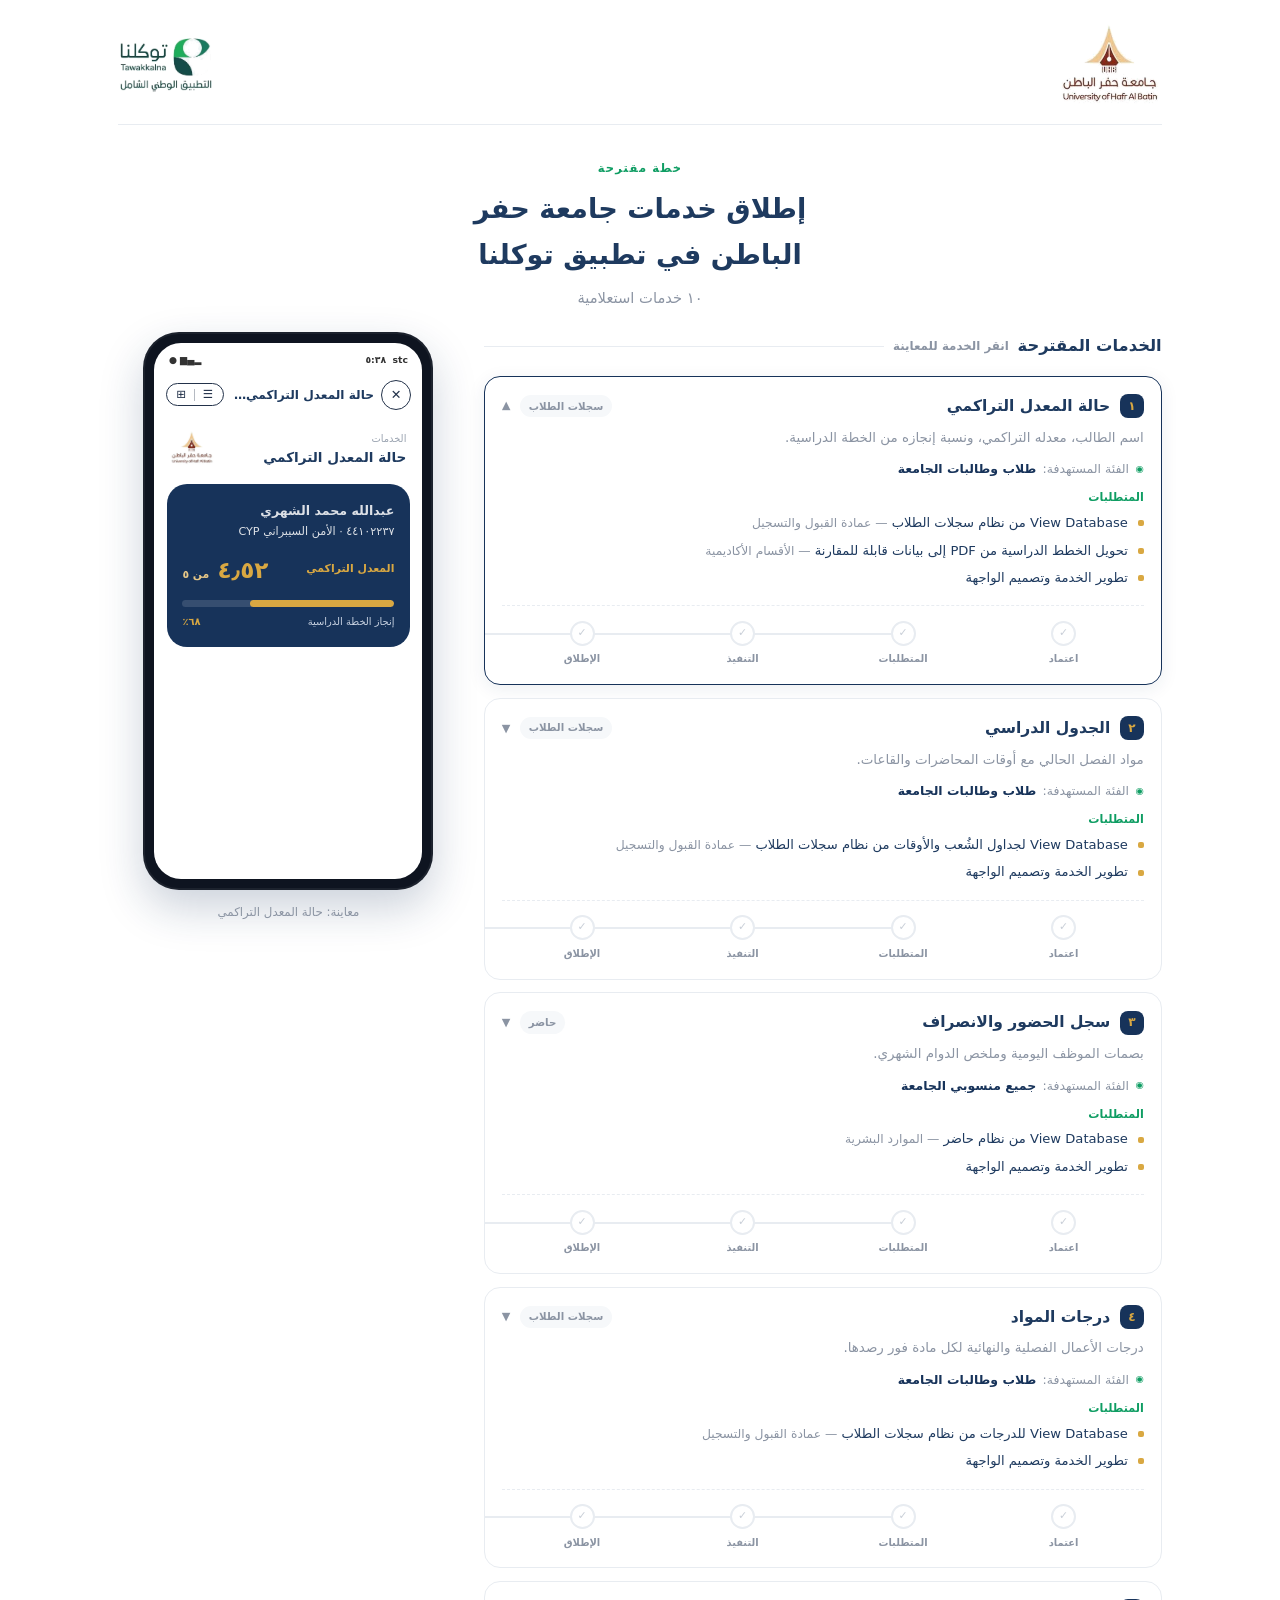
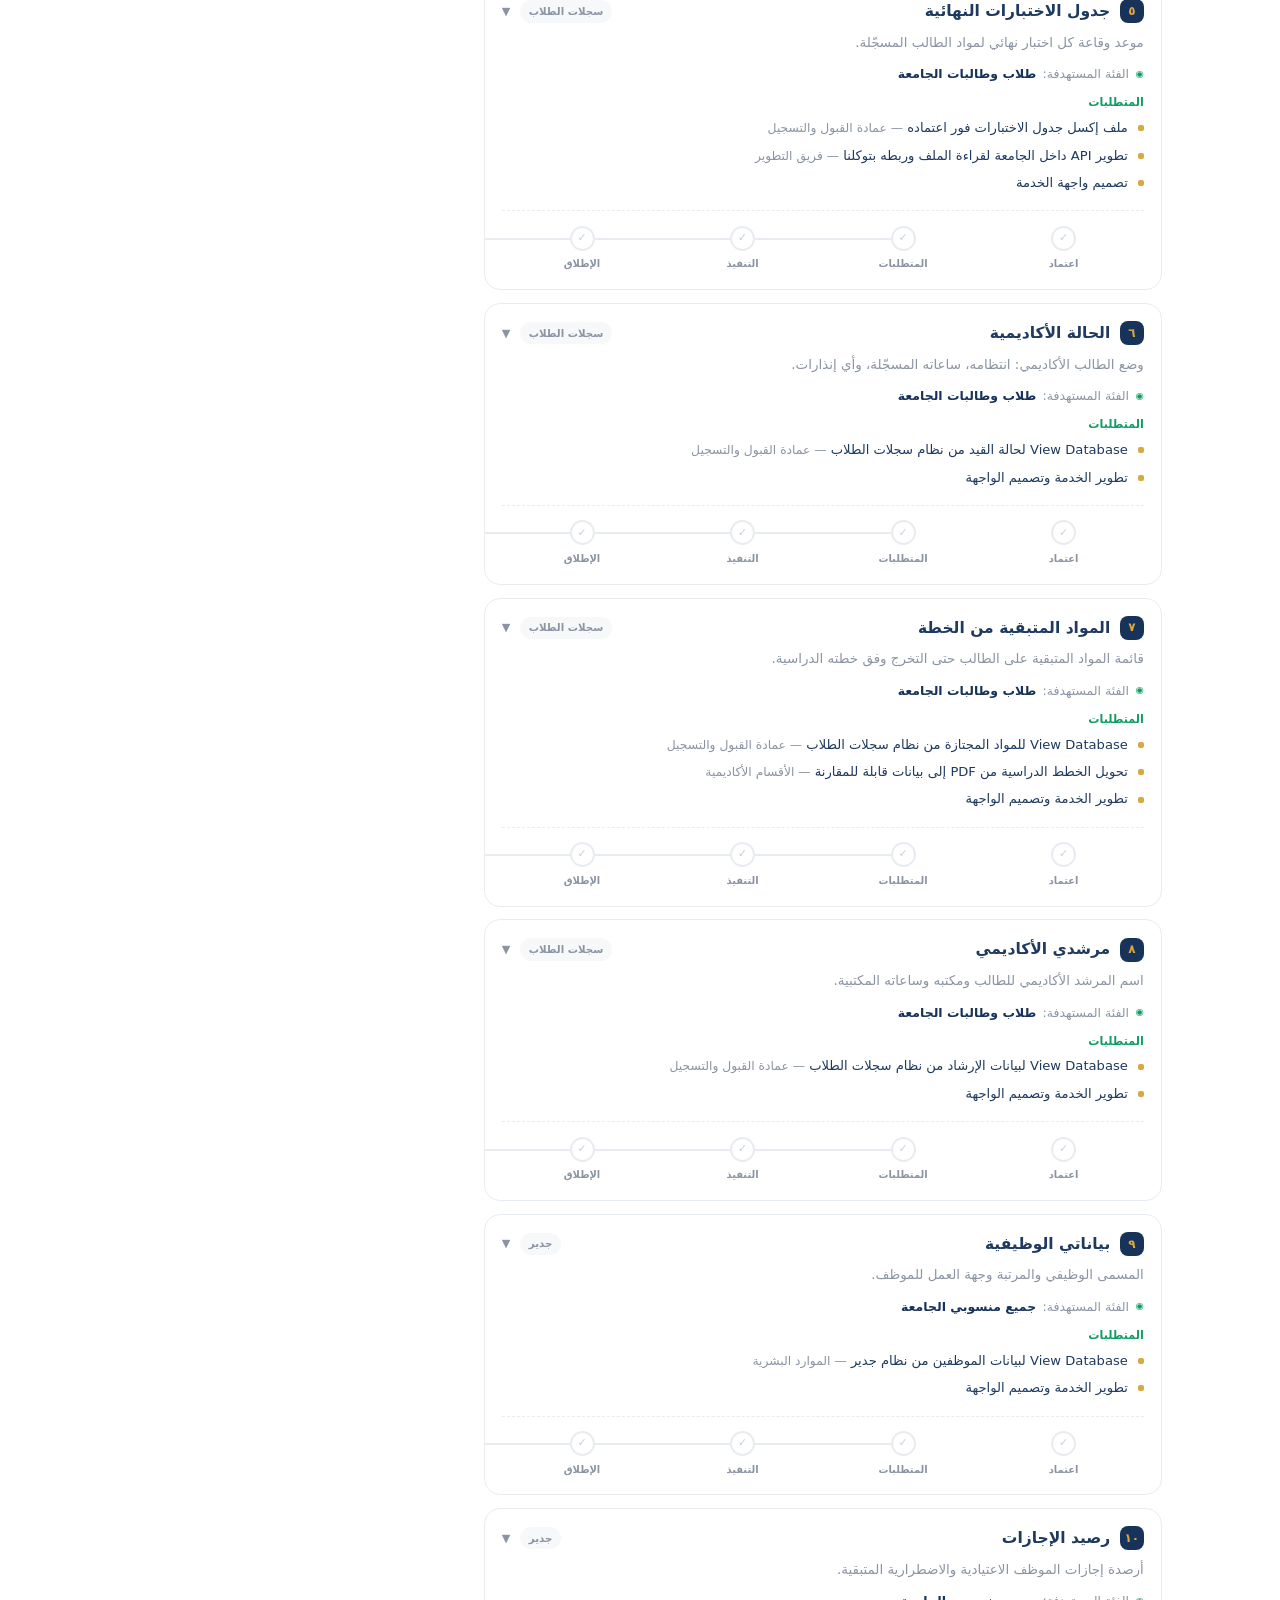
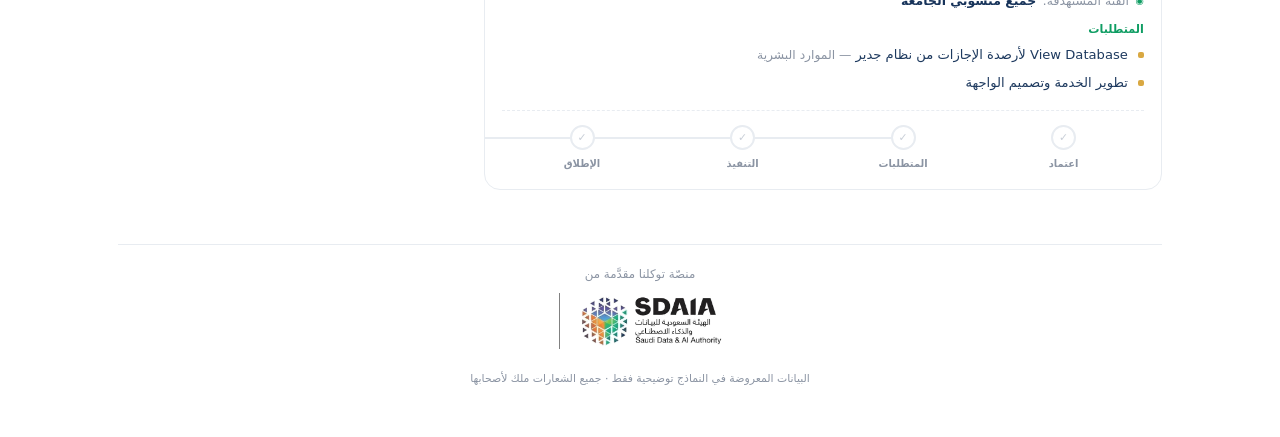
==== docs/index.html @ 1ec71dc7 "Add per-service stage tracker: approval, requirements, development, launch Co-Authored-By: Claude Op" ====
<!DOCTYPE html>
<html lang="ar" dir="rtl">
<meta charset="utf-8">
<meta name="viewport" content="width=device-width, initial-scale=1">
<title>خطة إطلاق خدمات جامعة حفر الباطن في توكلنا</title>
<style>
  /* هوية بيضاء مينمالستك — بألوان واجهة توكلنا */
  :root{
    --bg:#ffffff; --ink:#1e3a5f; --navy:#17335a; --gold:#d9a842;
    --muted:#8b94a3; --soft:#f6f8fa; --line:#e8ecf1; --tw:#0f9d63;
  }
  *{ box-sizing:border-box; }
  html,body{ margin:0; }
  body{
    direction:rtl; background:var(--bg); color:var(--ink);
    font-family:"Segoe UI",Tahoma,"Noto Kufi Arabic",system-ui,sans-serif;
    line-height:1.7; -webkit-font-smoothing:antialiased;
  }
  .wrap{ max-width:1080px; margin:0 auto; padding:1.5rem 1.15rem 3rem; }

  /* الترويسة */
  .top{
    display:flex; align-items:center; justify-content:space-between; gap:1rem;
    padding-bottom:1.1rem; border-bottom:1px solid var(--line);
  }
  .top img{ display:block; height:auto; }
  .top .uni{ width:104px; }
  .top .tw-logo{ width:96px; }

  .hero{ text-align:center; padding:1.8rem 0 1.4rem; max-width:640px; margin:0 auto; }
  .hero .kicker{ font-size:.72rem; font-weight:700; letter-spacing:.1em; color:var(--tw); }
  h1{ margin:.35rem 0 .4rem; font-size:clamp(1.35rem,4.8vw,1.7rem); font-weight:800; text-wrap:balance; }
  .hero p{ margin:0 auto; max-width:46ch; color:var(--muted); font-size:.92rem; }

  /* تخطيط: قائمة + معاينة جانبية لسطح المكتب */
  .layout{ display:grid; grid-template-columns:1fr; gap:1.6rem; align-items:start; }
  @media(min-width:920px){ .layout{ grid-template-columns:1fr 340px; } }

  .list-head{
    margin:0 0 1rem; font-size:1.02rem; font-weight:800; color:var(--ink);
    display:flex; align-items:center; gap:.55rem;
  }
  .list-head::after{ content:""; flex:1; height:1px; background:var(--line); }
  .list-hint{ font-size:.74rem; color:var(--muted); font-weight:600; }

  /* بطاقة الخدمة */
  .svc{
    border:1px solid var(--line); border-radius:16px; margin-bottom:.8rem; background:#fff;
    overflow:hidden; transition:border-color .2s, box-shadow .2s;
  }
  .svc.active{ border-color:var(--navy); box-shadow:0 4px 18px rgba(23,51,90,.08); }
  .svc .card-btn{
    all:unset; box-sizing:border-box; display:block; width:100%; cursor:pointer; padding:1rem 1.05rem;
  }
  .svc .card-btn:focus-visible{ outline:3px solid var(--gold); outline-offset:-3px; border-radius:16px; }
  .svc .head{ display:flex; align-items:center; gap:.6rem; }
  .svc .num{
    flex:0 0 auto; width:24px; height:24px; border-radius:8px; display:grid; place-items:center;
    background:var(--navy); color:var(--gold); font-size:.75rem; font-weight:800;
  }
  .svc h3{ margin:0; font-size:.97rem; font-weight:800; }
  .svc .sys{
    margin-inline-start:auto; font-size:.64rem; font-weight:700; padding:.15rem .55rem;
    border-radius:99px; background:var(--soft); color:var(--muted); white-space:nowrap;
  }
  .svc .chev{ flex:0 0 auto; color:var(--muted); font-size:.7rem; transition:transform .25s; }
  .svc.active .chev{ transform:rotate(180deg); }
  .svc .desc{ margin:.45rem 0 .55rem; font-size:.84rem; color:var(--muted); }
  .aud-line{ display:flex; align-items:center; gap:.4rem; font-size:.78rem; margin-bottom:.55rem; color:var(--muted); }
  .aud-line b{ color:var(--navy); font-weight:700; }
  .aud-line::before{ content:"◉"; font-size:.6rem; color:var(--tw); }
  .req-ttl{ font-size:.7rem; font-weight:800; color:var(--tw); margin-bottom:.3rem; }
  .svc ul{ margin:0; padding:0; list-style:none; display:flex; flex-direction:column; gap:.32rem; }
  .svc li{ position:relative; padding-inline-start:1rem; font-size:.82rem; color:var(--ink); }
  .svc li::before{ content:""; position:absolute; right:0; top:.62em; width:6px; height:6px; border-radius:2px; background:var(--gold); }
  .svc li .src{ color:var(--muted); font-size:.77rem; }

  /* مؤشر المراحل */
  .stages{ display:flex; margin-top:1rem; padding-top:.9rem; border-top:1px dashed var(--line); }
  .stg{ position:relative; flex:1; display:flex; flex-direction:column; align-items:center; gap:.35rem; }
  .stg::before{
    content:""; position:absolute; top:12px; right:50%; width:100%; height:2px;
    background:var(--line); transition:background .3s;
  }
  .stg:first-child::before{ display:none; }
  .stg .dot{
    position:relative; z-index:1; width:25px; height:25px; border-radius:50%;
    display:grid; place-items:center; background:#fff; border:2px solid var(--line);
    color:#c8ced7; font-size:.68rem; font-weight:800; transition:all .3s;
  }
  .stg .lbl{ font-size:.62rem; font-weight:700; color:var(--muted); }
  .stg.done::before{ background:var(--tw); }
  .stg.done .dot{ background:var(--tw); border-color:var(--tw); color:#fff; box-shadow:0 3px 10px rgba(15,157,99,.35); }
  .stg.done .lbl{ color:var(--navy); }

  /* الانسدال (جوال فقط) */
  .drop{ display:grid; grid-template-rows:0fr; transition:grid-template-rows .35s ease; }
  .drop > div{ overflow:hidden; }
  .svc.active .drop{ grid-template-rows:1fr; }
  .drop .phone-slot{ display:flex; justify-content:center; padding:0 1rem 1.2rem; }
  @media(min-width:920px){ .drop{ display:none; } }

  /* المعاينة الجانبية (سطح المكتب فقط) */
  .preview{ display:none; }
  @media(min-width:920px){
    .preview{ display:block; position:sticky; top:1.2rem; }
    .preview .cap{ text-align:center; font-size:.74rem; color:var(--muted); margin-top:.7rem; }
  }

  /* فريم الجوال — مطابق لواجهة توكلنا الحقيقية */
  .phone{
    width:290px; max-width:100%; border-radius:36px; padding:11px; background:#0e1420;
    box-shadow:0 18px 44px rgba(23,51,90,.22), inset 0 0 0 2px rgba(255,255,255,.06);
    margin:0 auto;
  }
  .screen{
    position:relative; border-radius:27px; overflow:hidden; background:#fff;
    aspect-ratio:9/18; display:flex; flex-direction:column;
  }
  .sbar{ display:flex; justify-content:space-between; align-items:center; padding:.55rem .9rem .2rem; font-size:.58rem; color:#333; font-weight:600; }
  .apphead{ display:flex; align-items:center; gap:.45rem; padding:.55rem .7rem .4rem; }
  .x-btn{ flex:0 0 auto; width:30px; height:30px; border:1.6px solid #23324a; border-radius:50%; display:grid; place-items:center; color:#23324a; font-size:.8rem; font-weight:700; }
  .apphead .ttl{ flex:1; min-width:0; font-size:.76rem; font-weight:700; color:#1e3a5f; white-space:nowrap; overflow:hidden; text-overflow:ellipsis; }
  .caps{ flex:0 0 auto; display:flex; align-items:center; gap:.5rem; border:1.6px solid #23324a; border-radius:999px; padding:.28rem .6rem; color:#23324a; }
  .caps .i{ font-size:.72rem; line-height:1; }
  .caps .sep{ width:1px; height:12px; background:#23324a55; }
  .svc-row{ display:flex; align-items:flex-start; justify-content:space-between; padding:.9rem 1rem .3rem; }
  .svc-row .t .g{ font-size:.62rem; color:#9aa3b0; }
  .svc-row .t .n{ font-size:.85rem; font-weight:800; color:#1e3a5f; line-height:1.4; }
  .svc-row img{ width:44px; height:auto; display:block; }
  .navy-card{ margin:.8rem .8rem; background:var(--navy); border-radius:20px; padding:1rem .95rem 1.05rem; color:#fff; text-align:right; }
  .navy-card .who{ font-size:.7rem; opacity:.85; margin-bottom:.2rem; }
  .navy-card .who b{ font-size:.79rem; color:#fff; display:block; opacity:1; }
  .kv{ display:flex; align-items:center; justify-content:space-between; padding:.42rem 0; border-bottom:1px solid #ffffff14; }
  .kv:last-child{ border-bottom:none; }
  .kv .k{ font-size:.68rem; color:#c9d3e2; }
  .kv .v{ font-size:.76rem; font-weight:800; color:var(--gold); }
  .big-line{ display:flex; align-items:center; justify-content:space-between; margin-top:.55rem; }
  .big-line .lbl{ font-size:.68rem; color:var(--gold); font-weight:700; }
  .big-line .v{ font-size:1.45rem; font-weight:800; color:var(--gold); }
  .big-line .v small{ font-size:.68rem; font-weight:700; color:#e8c887; }
  .bar{ margin-top:.7rem; height:7px; border-radius:99px; background:#ffffff22; overflow:hidden; }
  .bar i{ display:block; height:100%; background:var(--gold); border-radius:99px; }
  .bar-lbl{ display:flex; justify-content:space-between; margin-top:.4rem; font-size:.62rem; color:#c9d3e2; }
  .bar-lbl b{ color:var(--gold); }

  /* التذييل */
  .foot{ margin-top:2.6rem; padding-top:1.2rem; border-top:1px solid var(--line); text-align:center; }
  .foot .lbl{ font-size:.74rem; color:var(--muted); margin-bottom:.5rem; }
  .foot img{ width:170px; max-width:70%; height:auto; }
  .foot .fine{ margin-top:.8rem; font-size:.68rem; color:var(--muted); }

  @media (prefers-reduced-motion: reduce){ .drop, .svc .chev{ transition:none; } }
</style>

<div class="wrap">

  <div class="top">
    <img class="uni" src="[data-uri]" alt="جامعة حفر الباطن" />
    <img class="tw-logo" src="[data-uri]" alt="توكلنا" />
  </div>

  <header class="hero">
    <span class="kicker">خطة مقترحة</span>
    <h1>إطلاق خدمات جامعة حفر الباطن في تطبيق توكلنا</h1>
    <p>١٠ خدمات استعلامية</p>
  </header>

  <div class="layout">
    <div>
      <h2 class="list-head">الخدمات المقترحة <span class="list-hint">انقر الخدمة للمعاينة</span></h2>
      <div id="list"></div>
    </div>

    <aside class="preview" aria-label="معاينة الخدمة داخل توكلنا">
      <div id="preview-slot"></div>
      <div class="cap" id="preview-cap"></div>
    </aside>
  </div>

  <div class="foot">
    <div class="lbl">منصّة توكلنا مقدَّمة من</div>
    <img src="[data-uri]" alt="سدايا — الهيئة السعودية للبيانات والذكاء الاصطناعي" />
    <div class="fine">البيانات المعروضة في النماذج توضيحية فقط · جميع الشعارات ملك لأصحابها</div>
  </div>

</div>

<script>
const UNI_LOGO = "[data-uri]";

/* بيانات الخدمات العشر */
const SERVICES = [
  {
    num:"١", name:"حالة المعدل التراكمي", sys:"سجلات الطلاب", aud:"طلاب وطالبات الجامعة",
    desc:"اسم الطالب، معدله التراكمي، ونسبة إنجازه من الخطة الدراسية.",
    reqs:[
      ["View Database من نظام سجلات الطلاب","عمادة القبول والتسجيل"],
      ["تحويل الخطط الدراسية من PDF إلى بيانات قابلة للمقارنة","الأقسام الأكاديمية"],
      ["تطوير الخدمة وتصميم الواجهة",""]
    ],
    who:{ n:"عبدالله محمد الشهري", d:"٤٤١٠٢٢٣٧ · الأمن السيبراني CYP" },
    big:{ lbl:"المعدل التراكمي", v:"٤٫٥٢", u:"من ٥" },
    bar:{ lbl:"إنجاز الخطة الدراسية", p:68, txt:"٦٨٪" }
  },
  {
    num:"٢", name:"الجدول الدراسي", sys:"سجلات الطلاب", aud:"طلاب وطالبات الجامعة",
    desc:"مواد الفصل الحالي مع أوقات المحاضرات والقاعات.",
    reqs:[
      ["View Database لجداول الشُعب والأوقات من نظام سجلات الطلاب","عمادة القبول والتسجيل"],
      ["تطوير الخدمة وتصميم الواجهة",""]
    ],
    who:{ n:"عبدالله محمد الشهري", d:"الفصل الدراسي الأول ١٤٤٧" },
    kv:[
      ["أمن الشبكات","٨:٠٠ ص · ق١٠٢"],
      ["التشفير التطبيقي","١٠:٠٠ ص · ق٢١٥"],
      ["تحليل البرمجيات الخبيثة","١:٠٠ م · معمل ٣"],
      ["إدارة المخاطر السيبرانية","٣:٠٠ م · ق١٠٨"]
    ]
  },
  {
    num:"٣", name:"سجل الحضور والانصراف", sys:"حاضر", aud:"جميع منسوبي الجامعة",
    desc:"بصمات الموظف اليومية وملخص الدوام الشهري.",
    reqs:[
      ["View Database من نظام حاضر","الموارد البشرية"],
      ["تطوير الخدمة وتصميم الواجهة",""]
    ],
    who:{ n:"م. سالم عبدالله العنزي", d:"الرقم الوظيفي ٥٥٨٩" },
    kv:[
      ["بصمة الدخول اليوم","٧:٢٦ ص"],
      ["بصمة الانصراف أمس","٣:٠٤ م"],
      ["أيام الحضور هذا الشهر","٢٠ يوم"],
      ["التأخير المسجّل","٩ دقائق"]
    ]
  },
  {
    num:"٤", name:"درجات المواد", sys:"سجلات الطلاب", aud:"طلاب وطالبات الجامعة",
    desc:"درجات الأعمال الفصلية والنهائية لكل مادة فور رصدها.",
    reqs:[
      ["View Database للدرجات من نظام سجلات الطلاب","عمادة القبول والتسجيل"],
      ["تطوير الخدمة وتصميم الواجهة",""]
    ],
    who:{ n:"عبدالله محمد الشهري", d:"الفصل الدراسي الأول ١٤٤٧" },
    kv:[
      ["أمن الشبكات","A+"],
      ["التشفير التطبيقي","A"],
      ["تحليل البرمجيات الخبيثة","A+"],
      ["إدارة المخاطر السيبرانية","B+"]
    ]
  },
  {
    num:"٥", name:"جدول الاختبارات النهائية", sys:"سجلات الطلاب", aud:"طلاب وطالبات الجامعة",
    desc:"موعد وقاعة كل اختبار نهائي لمواد الطالب المسجّلة.",
    reqs:[
      ["ملف إكسل جدول الاختبارات فور اعتماده","عمادة القبول والتسجيل"],
      ["تطوير API داخل الجامعة لقراءة الملف وربطه بتوكلنا","فريق التطوير"],
      ["تصميم واجهة الخدمة",""]
    ],
    who:{ n:"عبدالله محمد الشهري", d:"اختبارات الفصل الأول ١٤٤٧" },
    kv:[
      ["أمن الشبكات","الأحد ١٢/٤ · ٨ ص · ق١"],
      ["التشفير التطبيقي","الثلاثاء ١٤/٤ · ٨ ص · ق٣"],
      ["تحليل البرمجيات","الخميس ١٦/٤ · ١١ ص · ق٢"]
    ]
  },
  {
    num:"٦", name:"الحالة الأكاديمية", sys:"سجلات الطلاب", aud:"طلاب وطالبات الجامعة",
    desc:"وضع الطالب الأكاديمي: انتظامه، ساعاته المسجّلة، وأي إنذارات.",
    reqs:[
      ["View Database لحالة القيد من نظام سجلات الطلاب","عمادة القبول والتسجيل"],
      ["تطوير الخدمة وتصميم الواجهة",""]
    ],
    who:{ n:"عبدالله محمد الشهري", d:"٤٤١٠٢٢٣٧ · الأمن السيبراني CYP" },
    kv:[
      ["حالة القيد","منتظم"],
      ["الساعات المسجّلة","١٦ ساعة"],
      ["المستوى","السادس"],
      ["الإنذارات الأكاديمية","لا يوجد"]
    ]
  },
  {
    num:"٧", name:"المواد المتبقية من الخطة", sys:"سجلات الطلاب", aud:"طلاب وطالبات الجامعة",
    desc:"قائمة المواد المتبقية على الطالب حتى التخرج وفق خطته الدراسية.",
    reqs:[
      ["View Database للمواد المجتازة من نظام سجلات الطلاب","عمادة القبول والتسجيل"],
      ["تحويل الخطط الدراسية من PDF إلى بيانات قابلة للمقارنة","الأقسام الأكاديمية"],
      ["تطوير الخدمة وتصميم الواجهة",""]
    ],
    who:{ n:"عبدالله محمد الشهري", d:"خطة الأمن السيبراني CYP" },
    big:{ lbl:"المواد المتبقية", v:"١١", u:"مادة · ٤٤ ساعة" },
    kv:[
      ["اختبار الاختراق","المستوى ٧"],
      ["الأدلة الجنائية الرقمية","المستوى ٧"],
      ["مشروع التخرج ١","المستوى ٨"]
    ]
  },
  {
    num:"٨", name:"مرشدي الأكاديمي", sys:"سجلات الطلاب", aud:"طلاب وطالبات الجامعة",
    desc:"اسم المرشد الأكاديمي للطالب ومكتبه وساعاته المكتبية.",
    reqs:[
      ["View Database لبيانات الإرشاد من نظام سجلات الطلاب","عمادة القبول والتسجيل"],
      ["تطوير الخدمة وتصميم الواجهة",""]
    ],
    who:{ n:"عبدالله محمد الشهري", d:"٤٤١٠٢٢٣٧ · الأمن السيبراني CYP" },
    kv:[
      ["المرشد الأكاديمي","د. فهد القحطاني"],
      ["المكتب","مبنى ٤ · مكتب ٢١٥"],
      ["الساعات المكتبية","الأحد والثلاثاء ١٠–١٢"],
      ["البريد الجامعي","f.alqahtani@uhb.edu.sa"]
    ]
  },
  {
    num:"٩", name:"بياناتي الوظيفية", sys:"جدير", aud:"جميع منسوبي الجامعة",
    desc:"المسمى الوظيفي والمرتبة وجهة العمل للموظف.",
    reqs:[
      ["View Database لبيانات الموظفين من نظام جدير","الموارد البشرية"],
      ["تطوير الخدمة وتصميم الواجهة",""]
    ],
    who:{ n:"م. سالم عبدالله العنزي", d:"الرقم الوظيفي ٥٥٨٩" },
    kv:[
      ["المسمى الوظيفي","مهندس نظم"],
      ["المرتبة","التاسعة"],
      ["جهة العمل","عمادة تقنية المعلومات"],
      ["تاريخ المباشرة","١٤ / ٣ / ١٤٤١"]
    ]
  },
  {
    num:"١٠", name:"رصيد الإجازات", sys:"جدير", aud:"جميع منسوبي الجامعة",
    desc:"أرصدة إجازات الموظف الاعتيادية والاضطرارية المتبقية.",
    reqs:[
      ["View Database لأرصدة الإجازات من نظام جدير","الموارد البشرية"],
      ["تطوير الخدمة وتصميم الواجهة",""]
    ],
    who:{ n:"م. سالم عبدالله العنزي", d:"الرقم الوظيفي ٥٥٨٩" },
    big:{ lbl:"الرصيد الاعتيادي", v:"٢٤", u:"يوم" },
    kv:[
      ["الرصيد الاضطراري","٣ أيام"],
      ["آخر إجازة","١٥ – ١٩ / ٦ / ١٤٤٧"]
    ]
  }
];

/* توليد شاشة الخدمة داخل فريم توكلنا */
function screenHTML(s){
  let card = `<div class="who"><b>${s.who.n}</b>${s.who.d}</div>`;
  if (s.big) card += `<div class="big-line"><span class="lbl">${s.big.lbl}</span><span class="v">${s.big.v} <small>${s.big.u}</small></span></div>`;
  if (s.bar) card += `<div class="bar"><i style="width:${s.bar.p}%"></i></div><div class="bar-lbl"><span>${s.bar.lbl}</span><b>${s.bar.txt}</b></div>`;
  if (s.kv)  card += s.kv.map(([k,v]) => `<div class="kv"><span class="k">${k}</span><span class="v">${v}</span></div>`).join("");
  return `
  <div class="phone">
    <div class="screen">
      <div class="sbar"><span>stc &nbsp;٥:٣٨</span><span>▂▄▆ ●</span></div>
      <div class="apphead">
        <span class="x-btn">✕</span>
        <span class="ttl">${s.name} جامعة حفر الباطن</span>
        <span class="caps"><span class="i">☰</span><span class="sep"></span><span class="i">⊞</span></span>
      </div>
      <div class="svc-row">
        <div class="t"><div class="g">الخدمات</div><div class="n">${s.name}</div></div>
        <img src="${UNI_LOGO}" alt="" />
      </div>
      <div class="navy-card">${card}</div>
    </div>
  </div>`;
}

/* مراحل كل خدمة — prog: عدد المراحل المكتملة (0 = كلها معلّقة) */
const STAGES = ["اعتماد", "المتطلبات", "التنفيذ", "الإطلاق"];
const PROGRESS = { };   /* مثال للتفعيل لاحقًا: {0:1} يعني الخدمة ١ اجتازت الاعتماد */

/* بناء القائمة */
const list = document.getElementById("list");
SERVICES.forEach((s, i) => {
  const reqs = s.reqs.map(([r, src]) =>
    `<li>${r}${src ? ` <span class="src">— ${src}</span>` : ""}</li>`).join("");
  const prog = PROGRESS[i] || 0;
  const stages = STAGES.map((t, k) =>
    `<div class="stg ${k < prog ? "done" : ""}"><span class="dot">✓</span><span class="lbl">${t}</span></div>`).join("");
  const el = document.createElement("div");
  el.className = "svc"; el.id = "svc-" + i;
  el.innerHTML = `
    <button class="card-btn" aria-expanded="false" aria-controls="drop-${i}">
      <div class="head">
        <span class="num">${s.num}</span><h3>${s.name}</h3>
        <span class="sys">${s.sys}</span><span class="chev">▼</span>
      </div>
      <p class="desc">${s.desc}</p>
      <div class="aud-line">الفئة المستهدفة: <b>${s.aud}</b></div>
      <div class="req-ttl">المتطلبات</div>
      <ul>${reqs}</ul>
      <div class="stages" aria-label="مراحل الخدمة">${stages}</div>
    </button>
    <div class="drop" id="drop-${i}"><div><div class="phone-slot"></div></div></div>`;
  el.querySelector(".card-btn").addEventListener("click", () => select(i));
  list.appendChild(el);
});

const previewSlot = document.getElementById("preview-slot");
const previewCap  = document.getElementById("preview-cap");
const isDesktop = () => matchMedia("(min-width:920px)").matches;
let current = -1;

function select(i){
  const cards = document.querySelectorAll(".svc");
  if (!isDesktop() && current === i){          /* جوال: نقرة ثانية تطوي */
    cards[i].classList.remove("active");
    cards[i].querySelector(".card-btn").setAttribute("aria-expanded","false");
    current = -1; return;
  }
  current = i;
  cards.forEach((c, j) => {
    c.classList.toggle("active", j === i);
    c.querySelector(".card-btn").setAttribute("aria-expanded", j === i ? "true" : "false");
    const slot = c.querySelector(".phone-slot");
    if (j === i && !slot.innerHTML) slot.innerHTML = screenHTML(SERVICES[i]);
  });
  previewSlot.innerHTML = screenHTML(SERVICES[i]);
  previewCap.textContent = "معاينة: " + SERVICES[i].name;
}

select(0);   /* افتراضيًا: الخدمة الأولى */
</script>
</html>
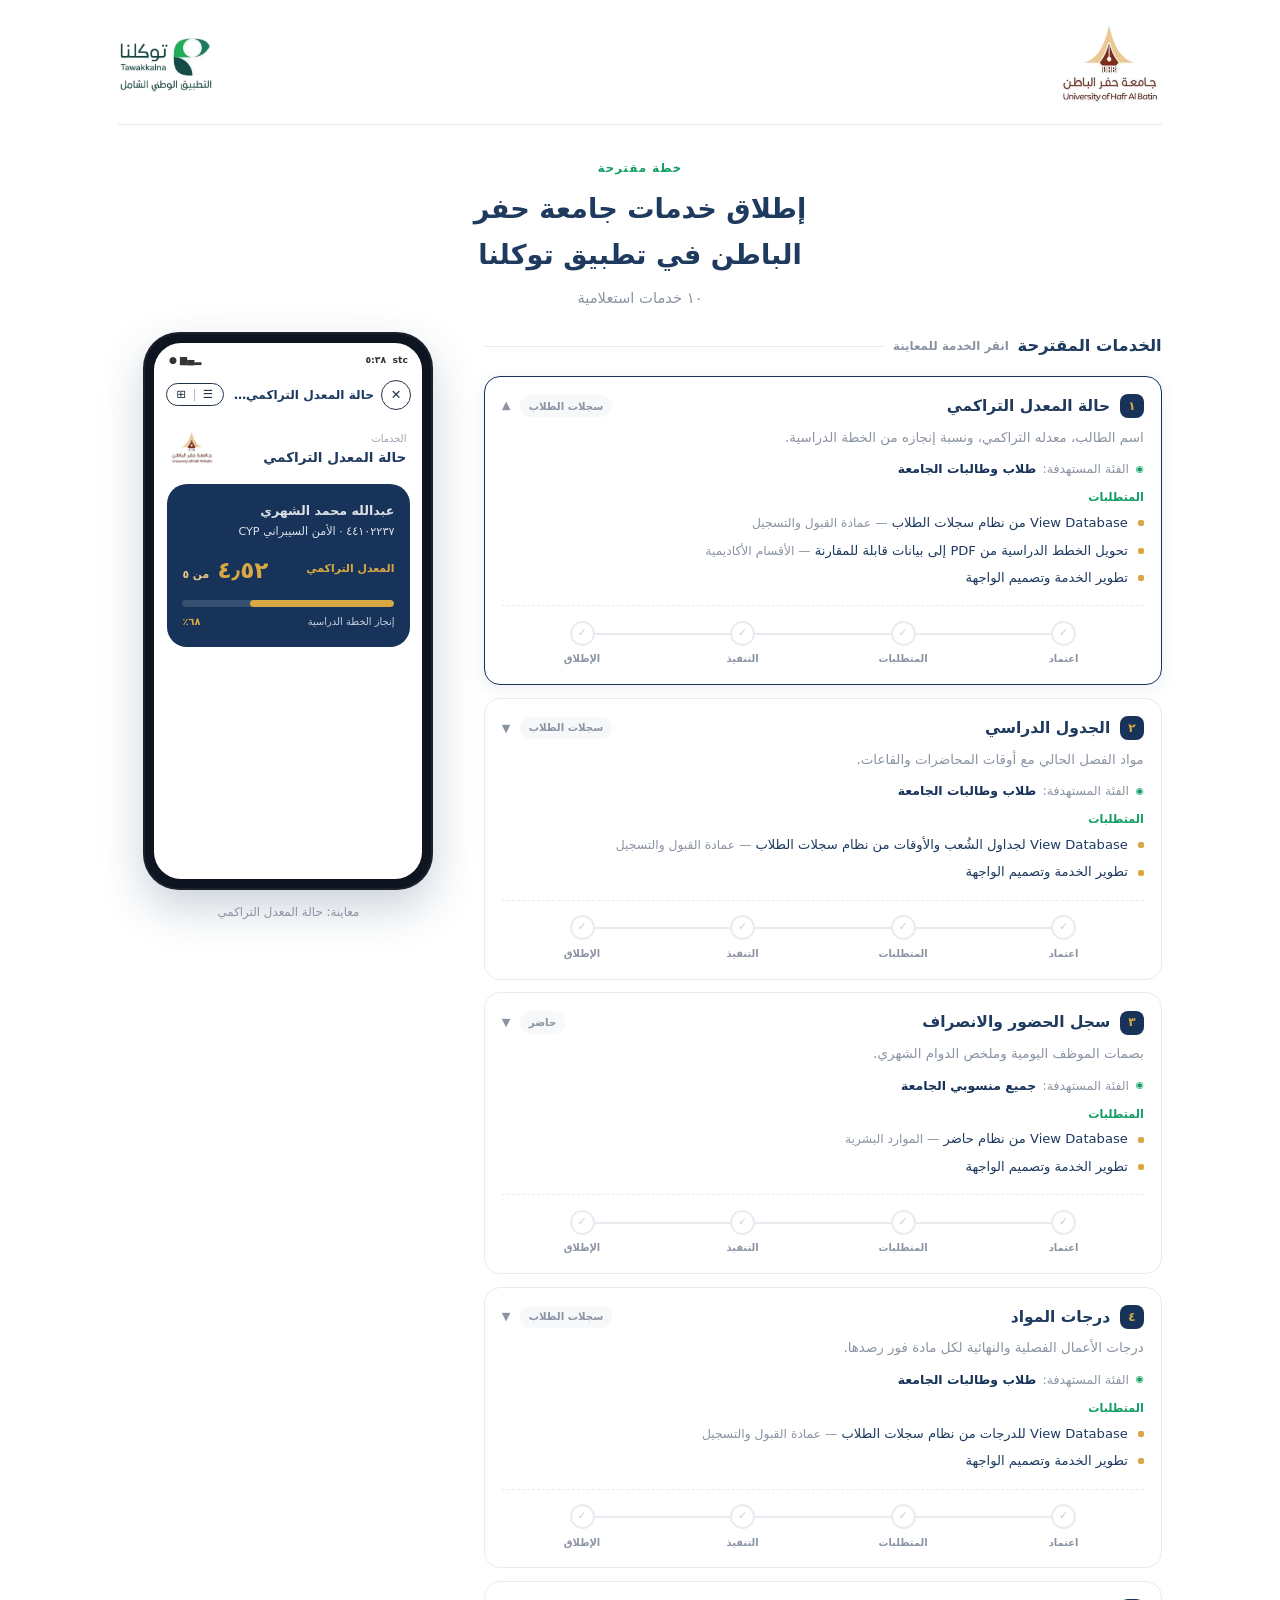
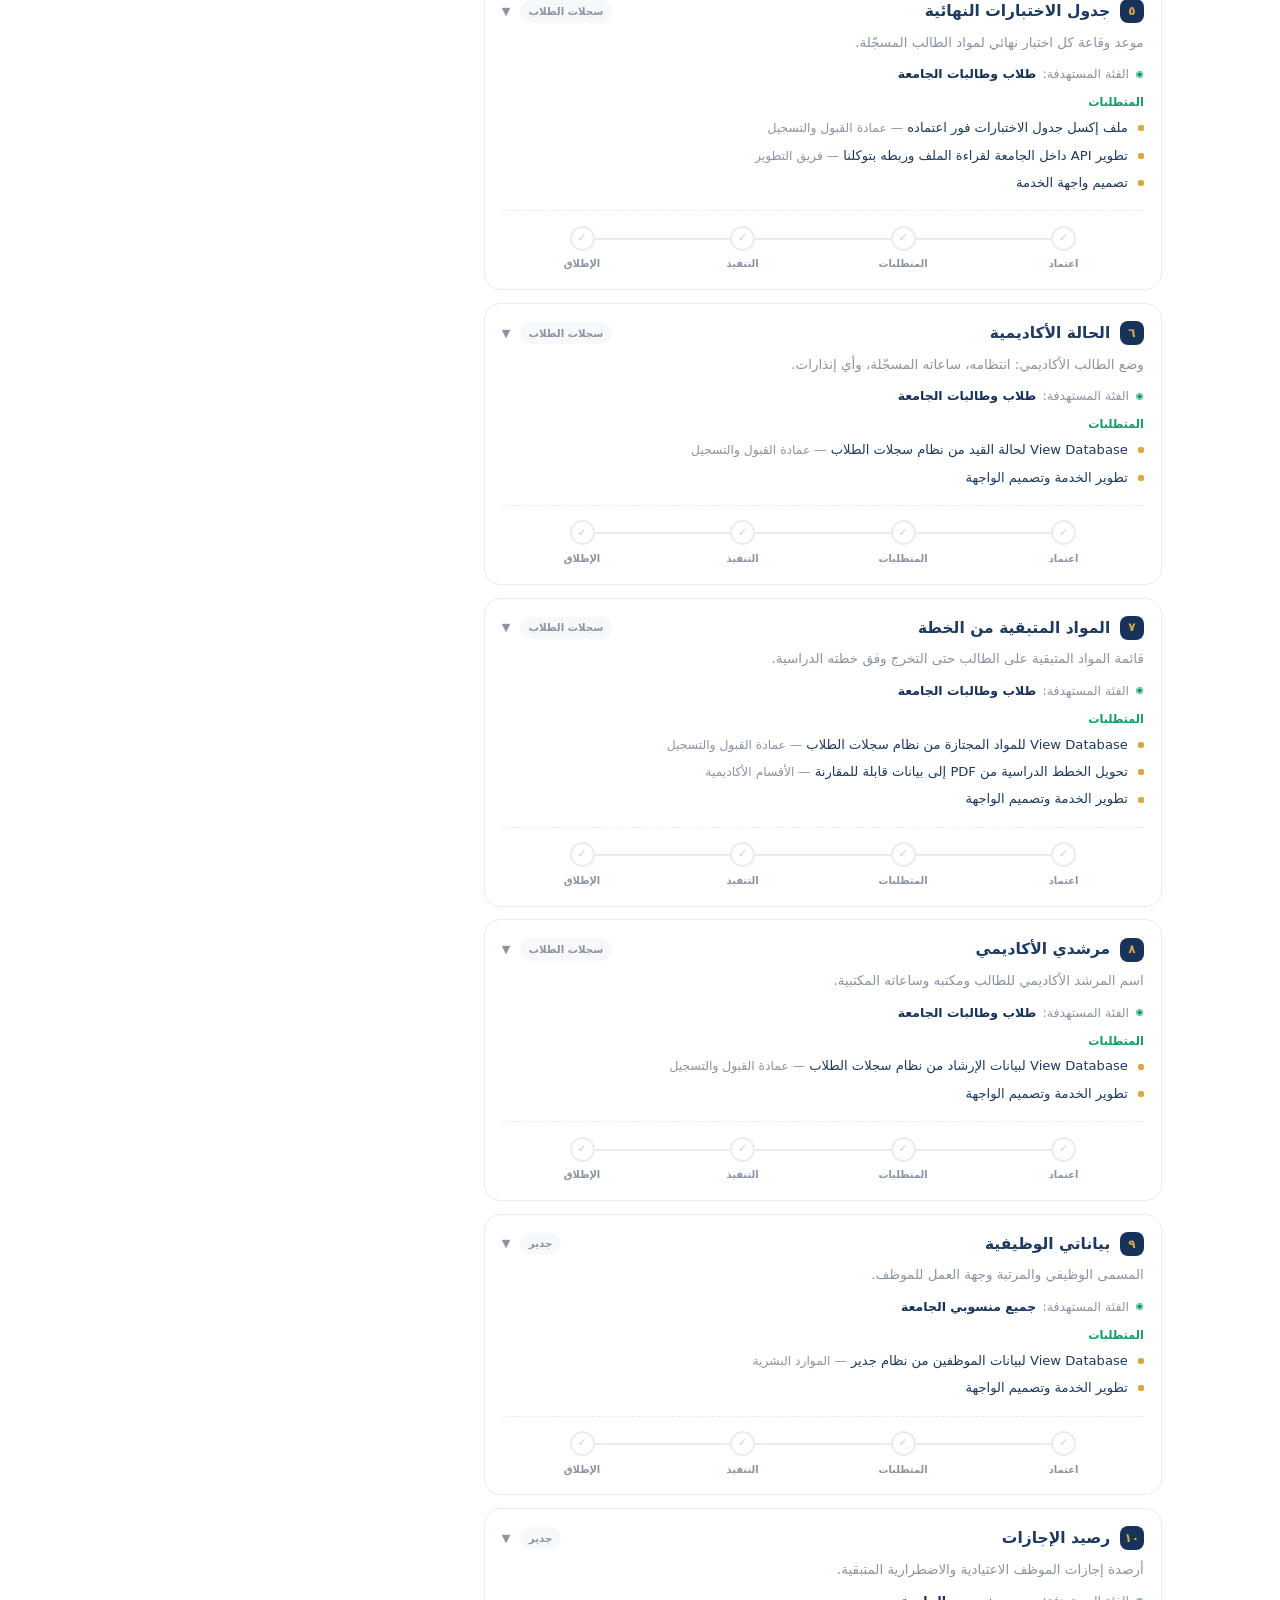
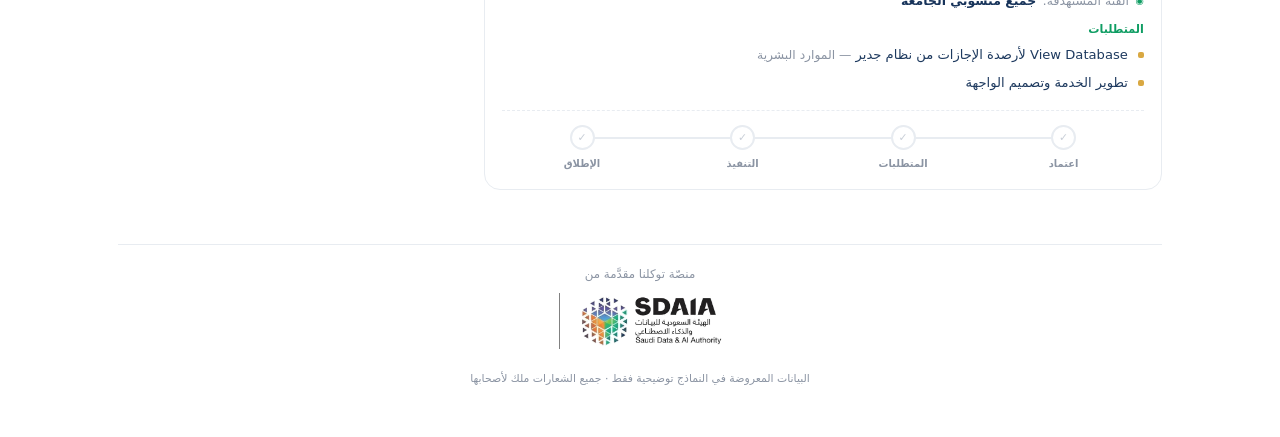
==== commit 8c9aae6d: "Fix stage connector direction in RTL stepper Co-Authored-By: Claude Opus 4.8 <noreply@anthropic.com>" ====
--- a/docs/index.html
+++ b/docs/index.html
@@ -79,7 +79,7 @@
   .stages{ display:flex; margin-top:1rem; padding-top:.9rem; border-top:1px dashed var(--line); }
   .stg{ position:relative; flex:1; display:flex; flex-direction:column; align-items:center; gap:.35rem; }
   .stg::before{
-    content:""; position:absolute; top:12px; right:50%; width:100%; height:2px;
+    content:""; position:absolute; top:12px; left:50%; width:100%; height:2px;
     background:var(--line); transition:background .3s;
   }
   .stg:first-child::before{ display:none; }
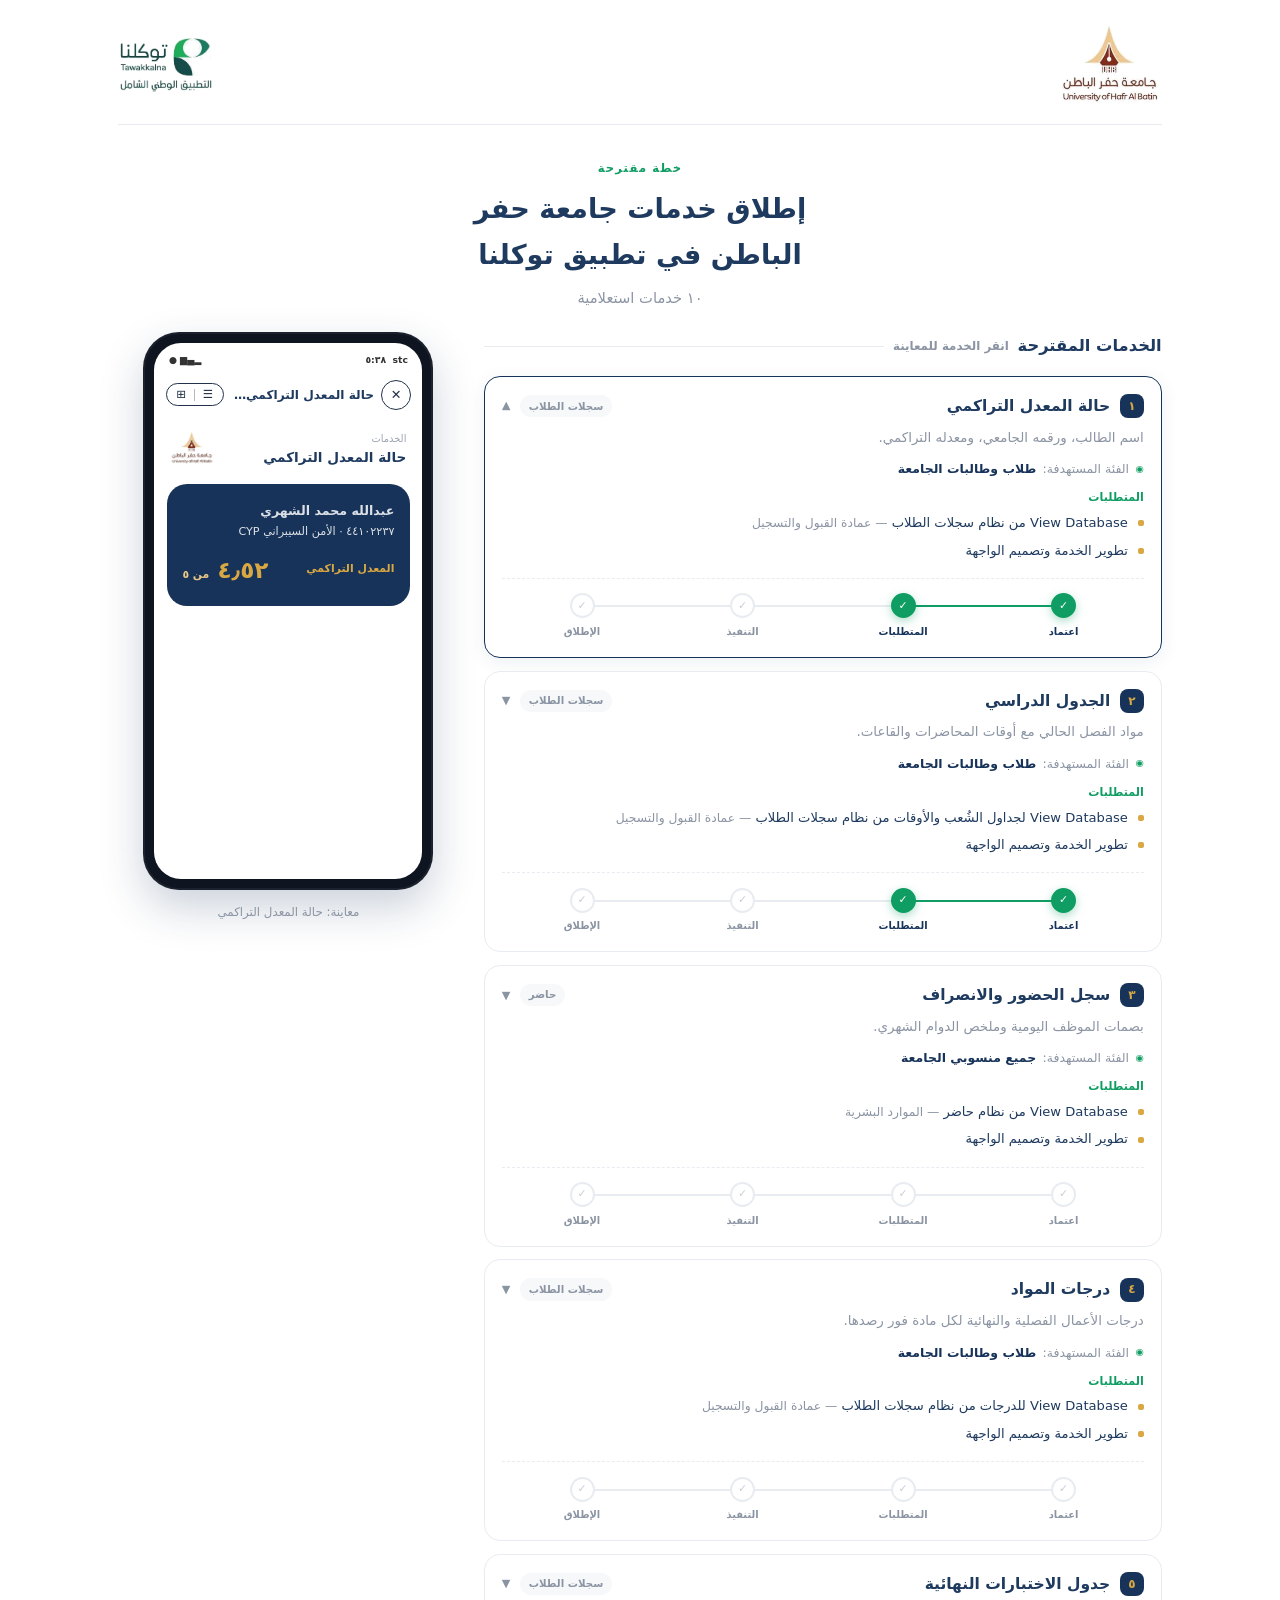
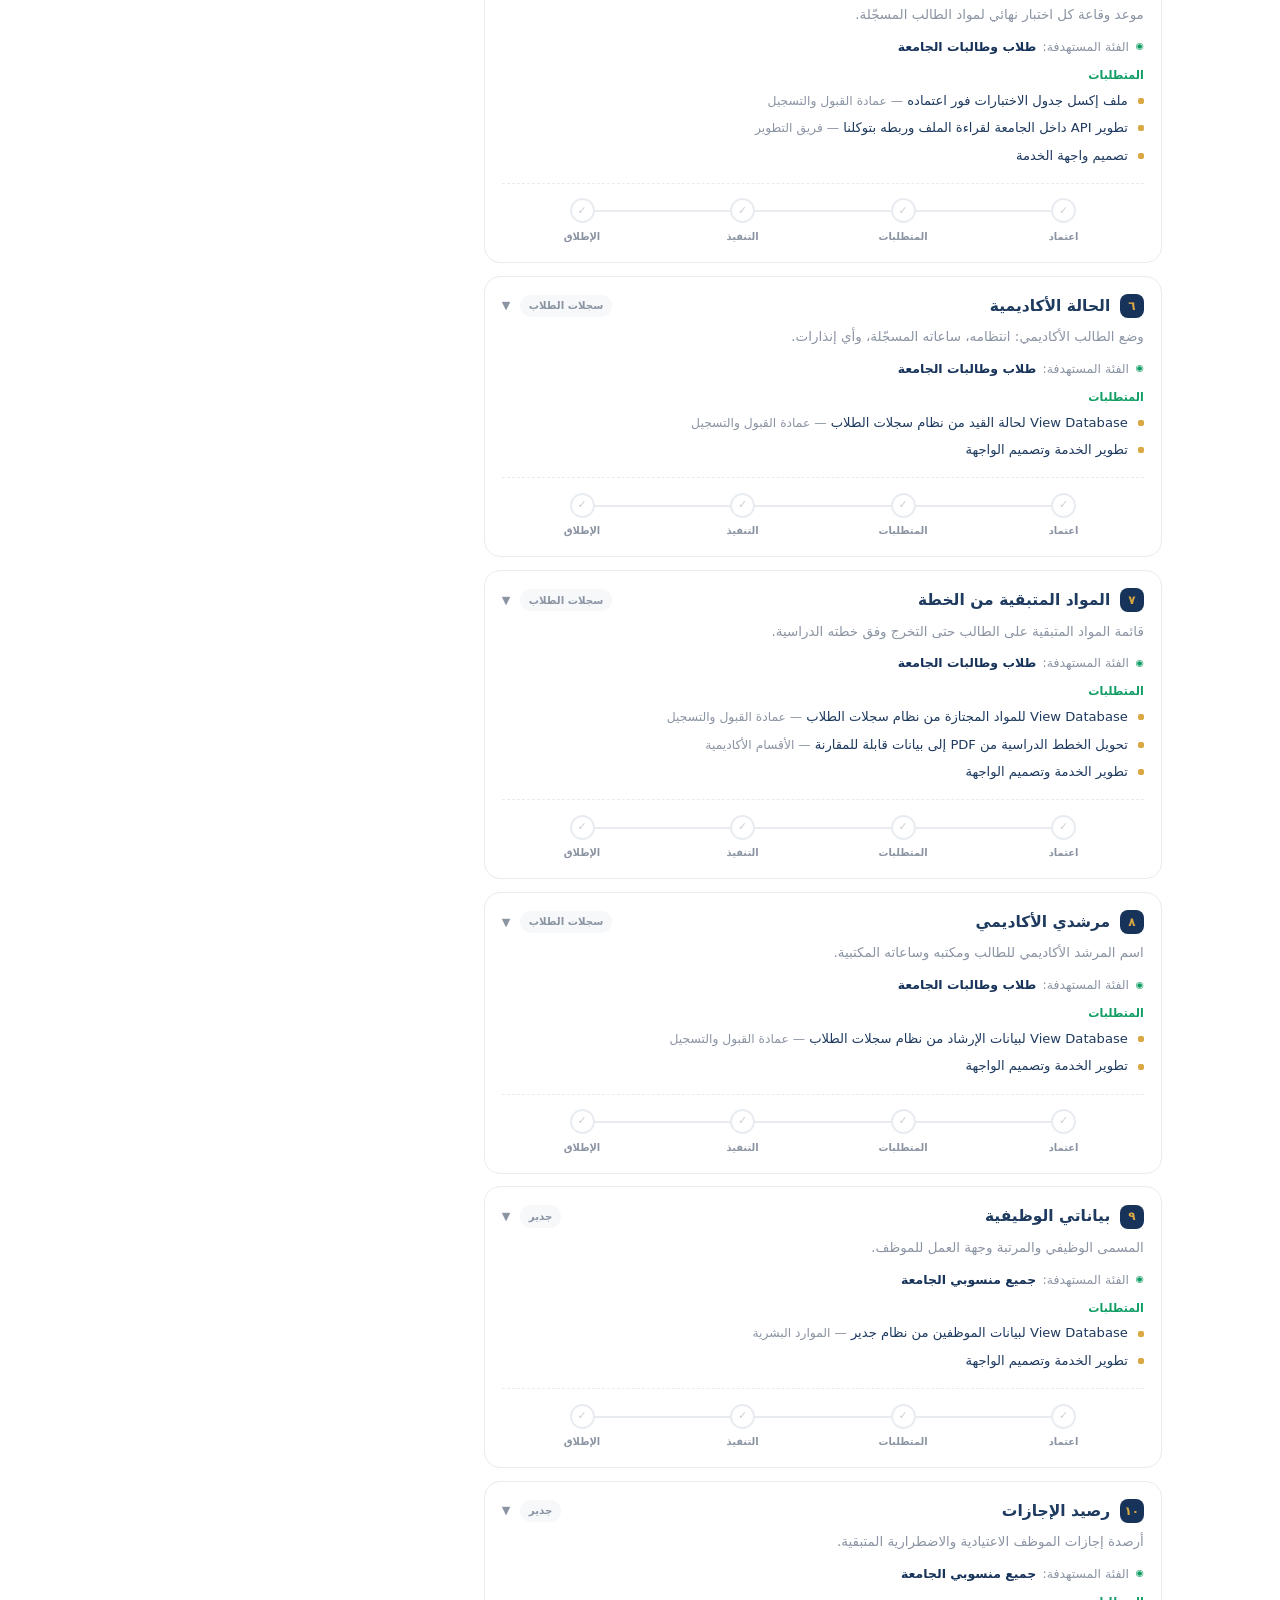
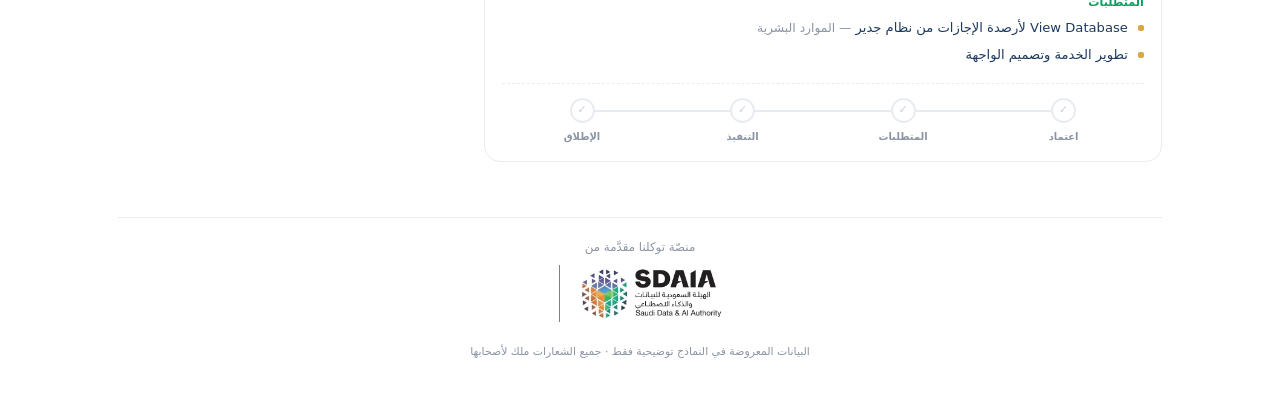
==== commit 2b480bf4: "Mark services 1-2 as approved with requirements secured; drop plan-completion metric from GPA servic" ====
--- a/docs/index.html
+++ b/docs/index.html
@@ -193,15 +193,13 @@
 const SERVICES = [
   {
     num:"١", name:"حالة المعدل التراكمي", sys:"سجلات الطلاب", aud:"طلاب وطالبات الجامعة",
-    desc:"اسم الطالب، معدله التراكمي، ونسبة إنجازه من الخطة الدراسية.",
+    desc:"اسم الطالب، ورقمه الجامعي، ومعدله التراكمي.",
     reqs:[
       ["View Database من نظام سجلات الطلاب","عمادة القبول والتسجيل"],
-      ["تحويل الخطط الدراسية من PDF إلى بيانات قابلة للمقارنة","الأقسام الأكاديمية"],
       ["تطوير الخدمة وتصميم الواجهة",""]
     ],
     who:{ n:"عبدالله محمد الشهري", d:"٤٤١٠٢٢٣٧ · الأمن السيبراني CYP" },
-    big:{ lbl:"المعدل التراكمي", v:"٤٫٥٢", u:"من ٥" },
-    bar:{ lbl:"إنجاز الخطة الدراسية", p:68, txt:"٦٨٪" }
+    big:{ lbl:"المعدل التراكمي", v:"٤٫٥٢", u:"من ٥" }
   },
   {
     num:"٢", name:"الجدول الدراسي", sys:"سجلات الطلاب", aud:"طلاب وطالبات الجامعة",
@@ -366,7 +364,8 @@
 
 /* مراحل كل خدمة — prog: عدد المراحل المكتملة (0 = كلها معلّقة) */
 const STAGES = ["اعتماد", "المتطلبات", "التنفيذ", "الإطلاق"];
-const PROGRESS = { };   /* مثال للتفعيل لاحقًا: {0:1} يعني الخدمة ١ اجتازت الاعتماد */
+/* عدد المراحل المكتملة لكل خدمة (1 = اعتماد، 2 = اعتماد + المتطلبات، ...) */
+const PROGRESS = { 0: 2, 1: 2 };
 
 /* بناء القائمة */
 const list = document.getElementById("list");
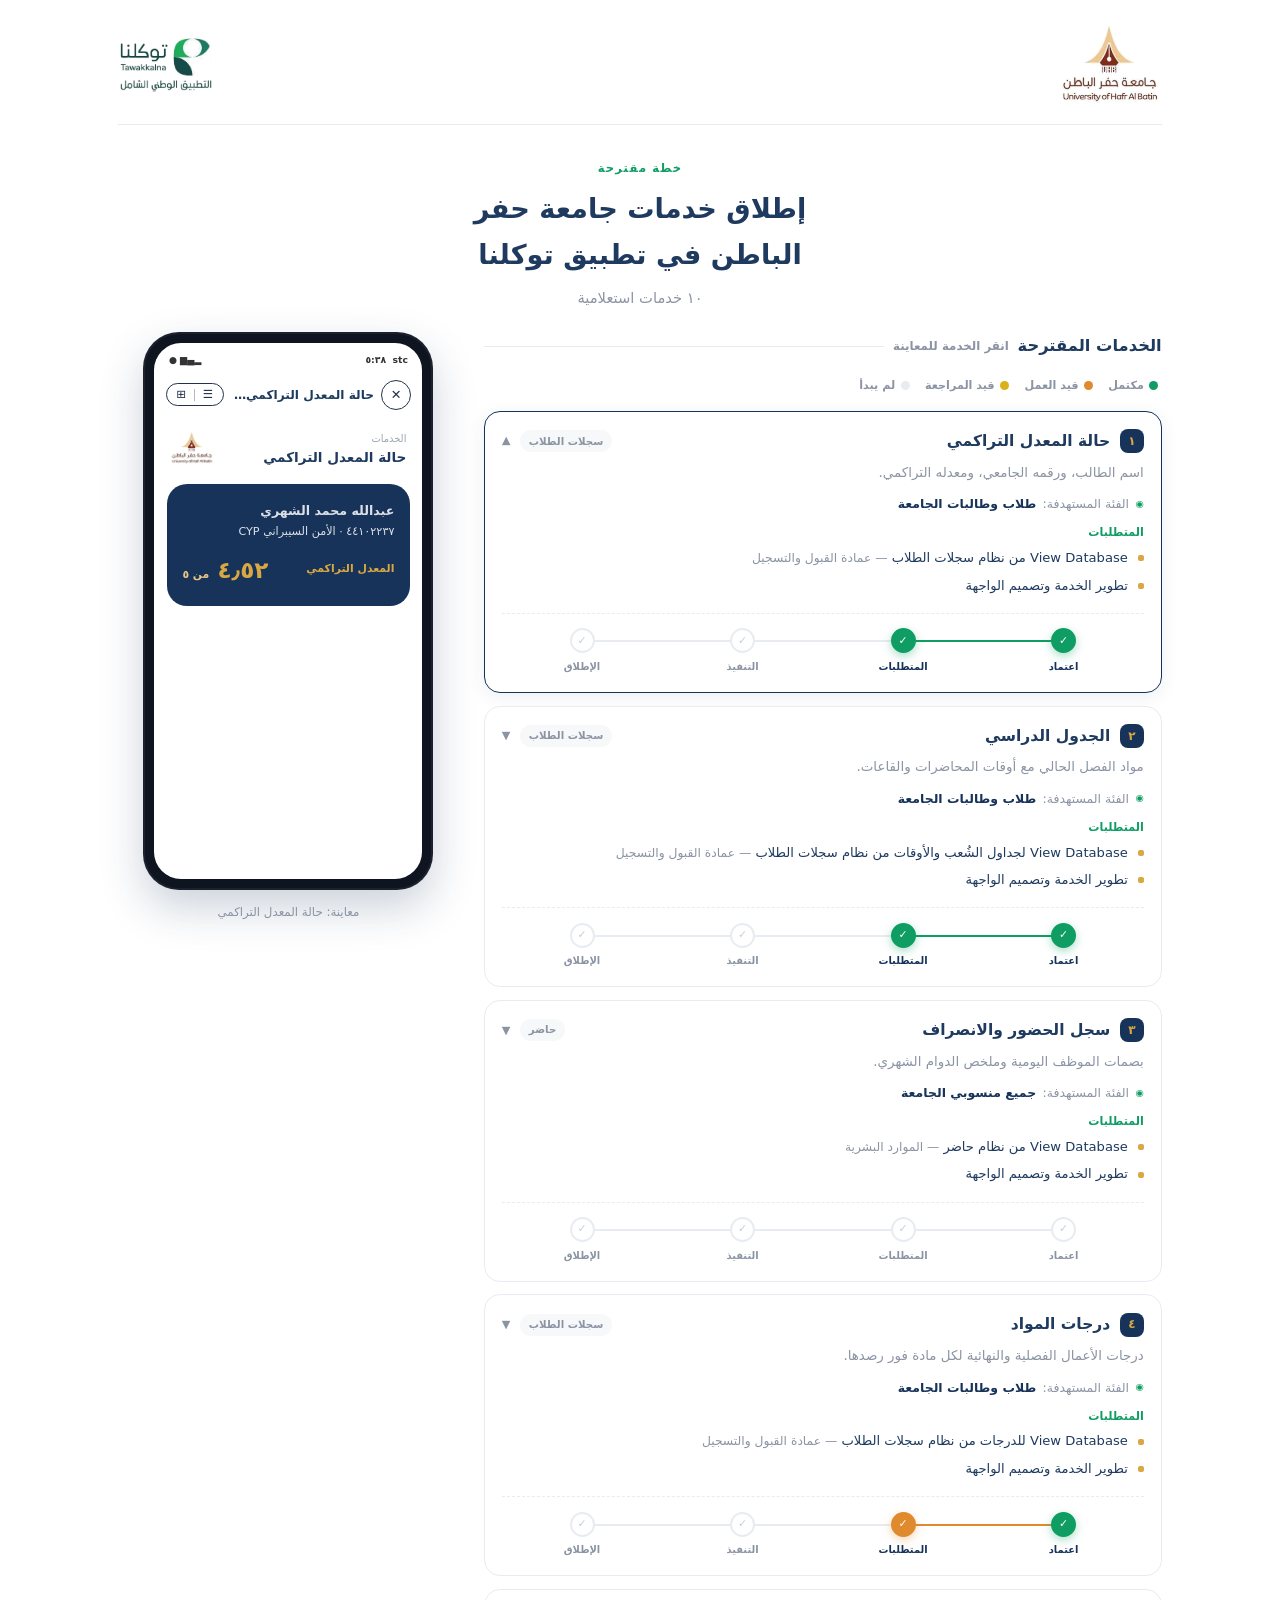
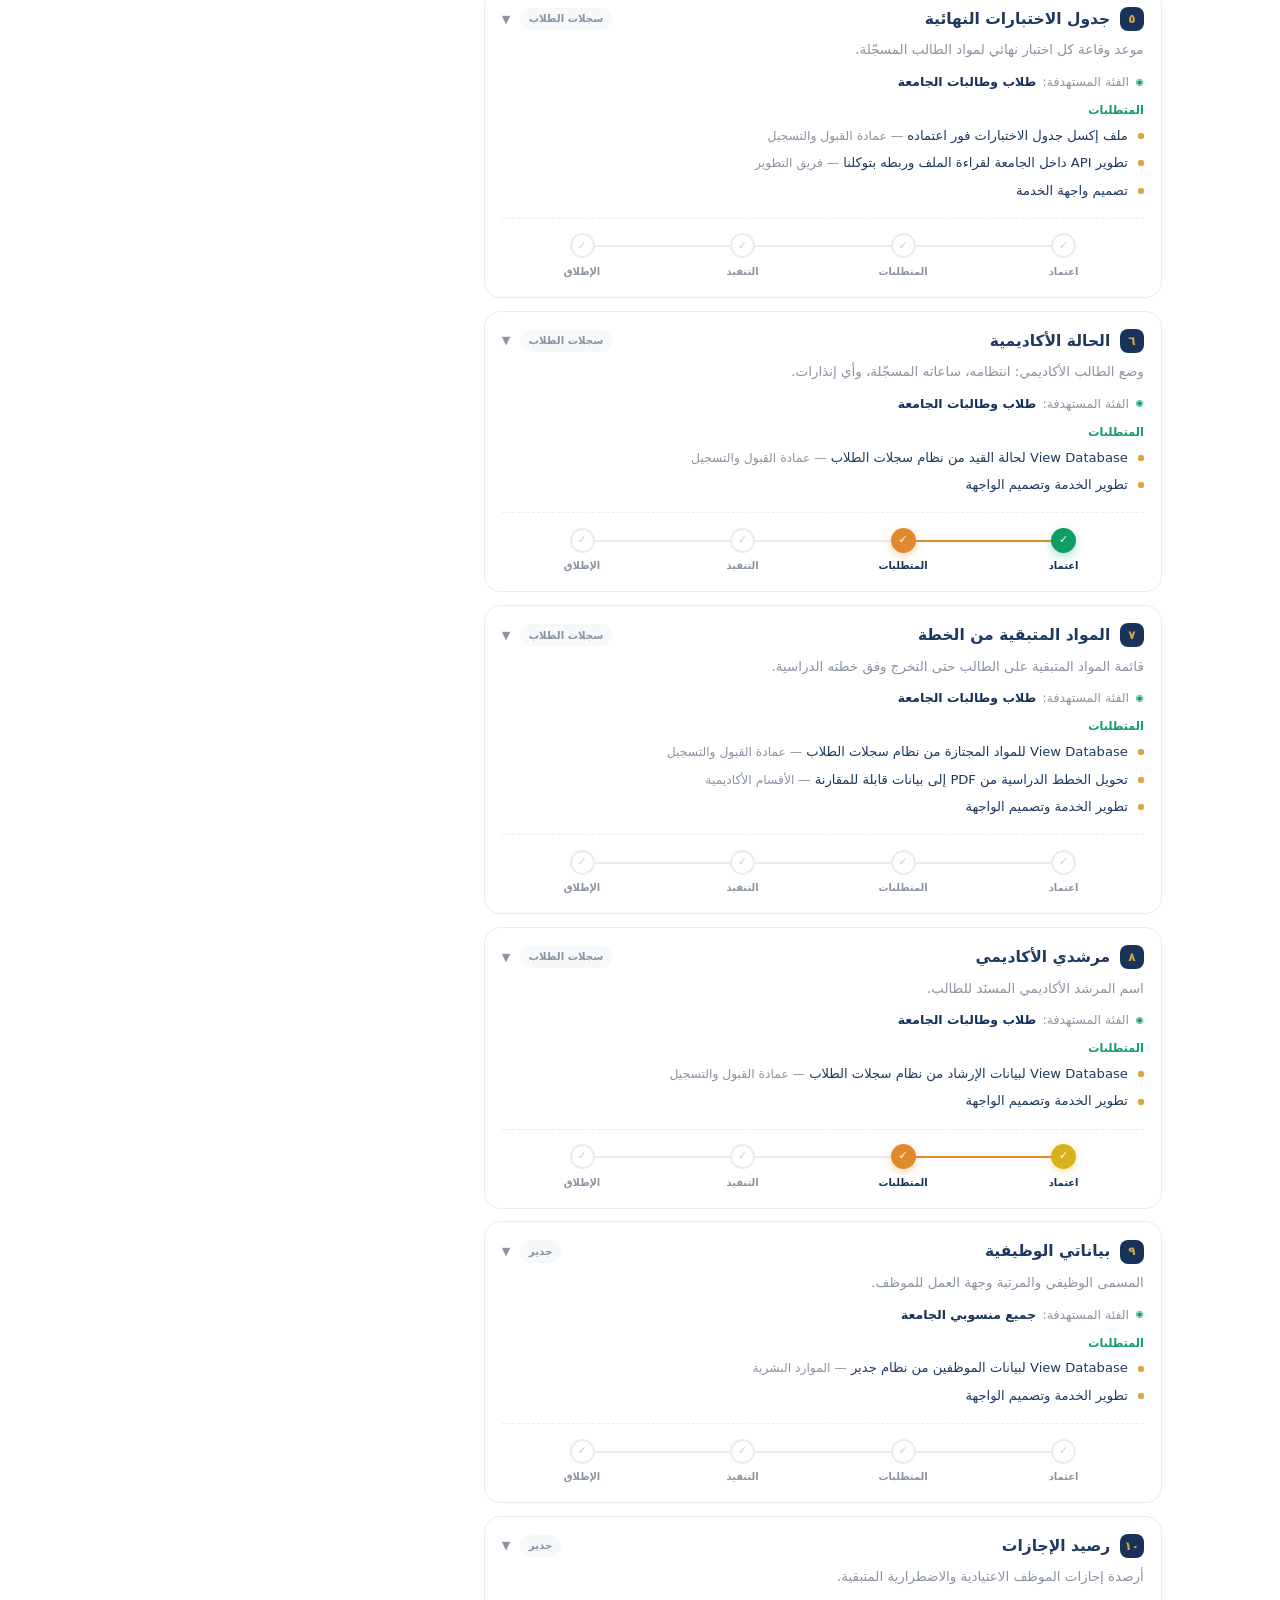
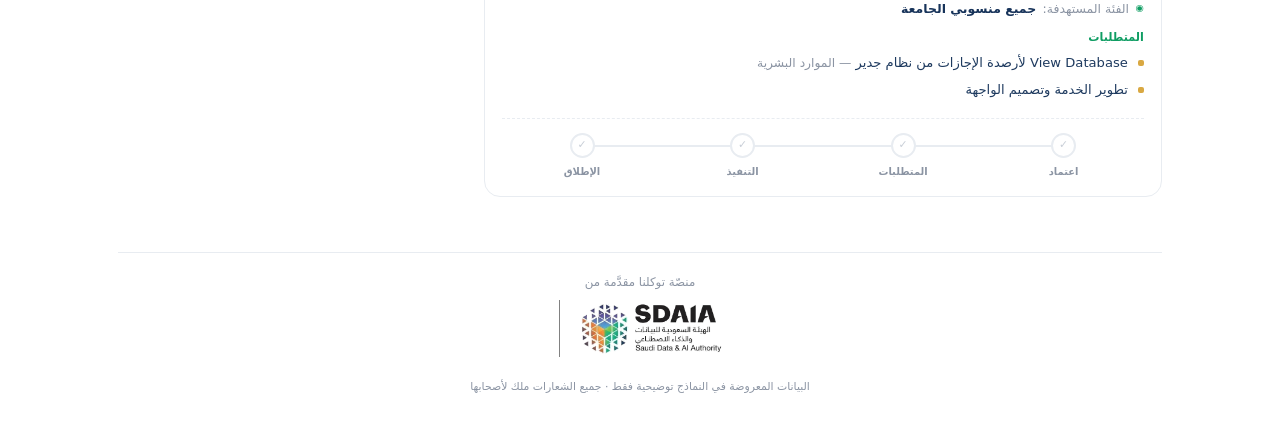
==== commit 31f23dda: "Add three-state stage statuses with color legend; trim advisor service to name only Co-Authored-By: " ====
--- a/docs/index.html
+++ b/docs/index.html
@@ -8,6 +8,7 @@
   :root{
     --bg:#ffffff; --ink:#1e3a5f; --navy:#17335a; --gold:#d9a842;
     --muted:#8b94a3; --soft:#f6f8fa; --line:#e8ecf1; --tw:#0f9d63;
+    --orange:#e08a2e; --yellow:#d9b11a;
   }
   *{ box-sizing:border-box; }
   html,body{ margin:0; }
@@ -89,9 +90,23 @@
     color:#c8ced7; font-size:.68rem; font-weight:800; transition:all .3s;
   }
   .stg .lbl{ font-size:.62rem; font-weight:700; color:var(--muted); }
+
   .stg.done::before{ background:var(--tw); }
   .stg.done .dot{ background:var(--tw); border-color:var(--tw); color:#fff; box-shadow:0 3px 10px rgba(15,157,99,.35); }
   .stg.done .lbl{ color:var(--navy); }
+
+  .stg.partial::before{ background:var(--orange); }
+  .stg.partial .dot{ background:var(--orange); border-color:var(--orange); color:#fff; box-shadow:0 3px 10px rgba(224,138,46,.35); }
+  .stg.partial .lbl{ color:var(--navy); }
+
+  .stg.wait::before{ background:var(--yellow); }
+  .stg.wait .dot{ background:var(--yellow); border-color:var(--yellow); color:#fff; box-shadow:0 3px 10px rgba(217,177,26,.35); }
+  .stg.wait .lbl{ color:var(--navy); }
+
+  /* مفتاح الألوان */
+  .legend{ display:flex; flex-wrap:wrap; gap:.35rem .95rem; margin:0 .2rem 1rem; }
+  .legend span{ display:flex; align-items:center; gap:.35rem; font-size:.7rem; color:var(--muted); font-weight:600; }
+  .legend i{ width:9px; height:9px; border-radius:50%; display:block; }
 
   /* الانسدال (جوال فقط) */
   .drop{ display:grid; grid-template-rows:0fr; transition:grid-template-rows .35s ease; }
@@ -169,6 +184,12 @@
   <div class="layout">
     <div>
       <h2 class="list-head">الخدمات المقترحة <span class="list-hint">انقر الخدمة للمعاينة</span></h2>
+      <div class="legend">
+        <span><i style="background:var(--tw)"></i> مكتمل</span>
+        <span><i style="background:var(--orange)"></i> قيد العمل</span>
+        <span><i style="background:var(--yellow)"></i> قيد المراجعة</span>
+        <span><i style="background:var(--line)"></i> لم يبدأ</span>
+      </div>
       <div id="list"></div>
     </div>
 
@@ -294,17 +315,14 @@
   },
   {
     num:"٨", name:"مرشدي الأكاديمي", sys:"سجلات الطلاب", aud:"طلاب وطالبات الجامعة",
-    desc:"اسم المرشد الأكاديمي للطالب ومكتبه وساعاته المكتبية.",
+    desc:"اسم المرشد الأكاديمي المسنَد للطالب.",
     reqs:[
       ["View Database لبيانات الإرشاد من نظام سجلات الطلاب","عمادة القبول والتسجيل"],
       ["تطوير الخدمة وتصميم الواجهة",""]
     ],
     who:{ n:"عبدالله محمد الشهري", d:"٤٤١٠٢٢٣٧ · الأمن السيبراني CYP" },
     kv:[
-      ["المرشد الأكاديمي","د. فهد القحطاني"],
-      ["المكتب","مبنى ٤ · مكتب ٢١٥"],
-      ["الساعات المكتبية","الأحد والثلاثاء ١٠–١٢"],
-      ["البريد الجامعي","f.alqahtani@uhb.edu.sa"]
+      ["المرشد الأكاديمي","د. فهد القحطاني"]
     ]
   },
   {
@@ -364,17 +382,24 @@
 
 /* مراحل كل خدمة — prog: عدد المراحل المكتملة (0 = كلها معلّقة) */
 const STAGES = ["اعتماد", "المتطلبات", "التنفيذ", "الإطلاق"];
-/* عدد المراحل المكتملة لكل خدمة (1 = اعتماد، 2 = اعتماد + المتطلبات، ...) */
-const PROGRESS = { 0: 2, 1: 2 };
+/* حالة كل مرحلة لكل خدمة — بالترتيب: اعتماد، المتطلبات، التنفيذ، الإطلاق
+   "done" أخضر (مكتمل) · "partial" برتقالي (قيد العمل) · "wait" أصفر (قيد المراجعة) · "" رمادي */
+const PROGRESS = {
+  0: ["done", "done"],          /* حالة المعدل التراكمي */
+  1: ["done", "done"],          /* الجدول الدراسي */
+  3: ["done", "partial"],       /* درجات المواد */
+  5: ["done", "partial"],       /* الحالة الأكاديمية */
+  7: ["wait", "partial"]        /* مرشدي الأكاديمي */
+};
 
 /* بناء القائمة */
 const list = document.getElementById("list");
 SERVICES.forEach((s, i) => {
   const reqs = s.reqs.map(([r, src]) =>
     `<li>${r}${src ? ` <span class="src">— ${src}</span>` : ""}</li>`).join("");
-  const prog = PROGRESS[i] || 0;
+  const prog = PROGRESS[i] || [];
   const stages = STAGES.map((t, k) =>
-    `<div class="stg ${k < prog ? "done" : ""}"><span class="dot">✓</span><span class="lbl">${t}</span></div>`).join("");
+    `<div class="stg ${prog[k] || ""}"><span class="dot">✓</span><span class="lbl">${t}</span></div>`).join("");
   const el = document.createElement("div");
   el.className = "svc"; el.id = "svc-" + i;
   el.innerHTML = `
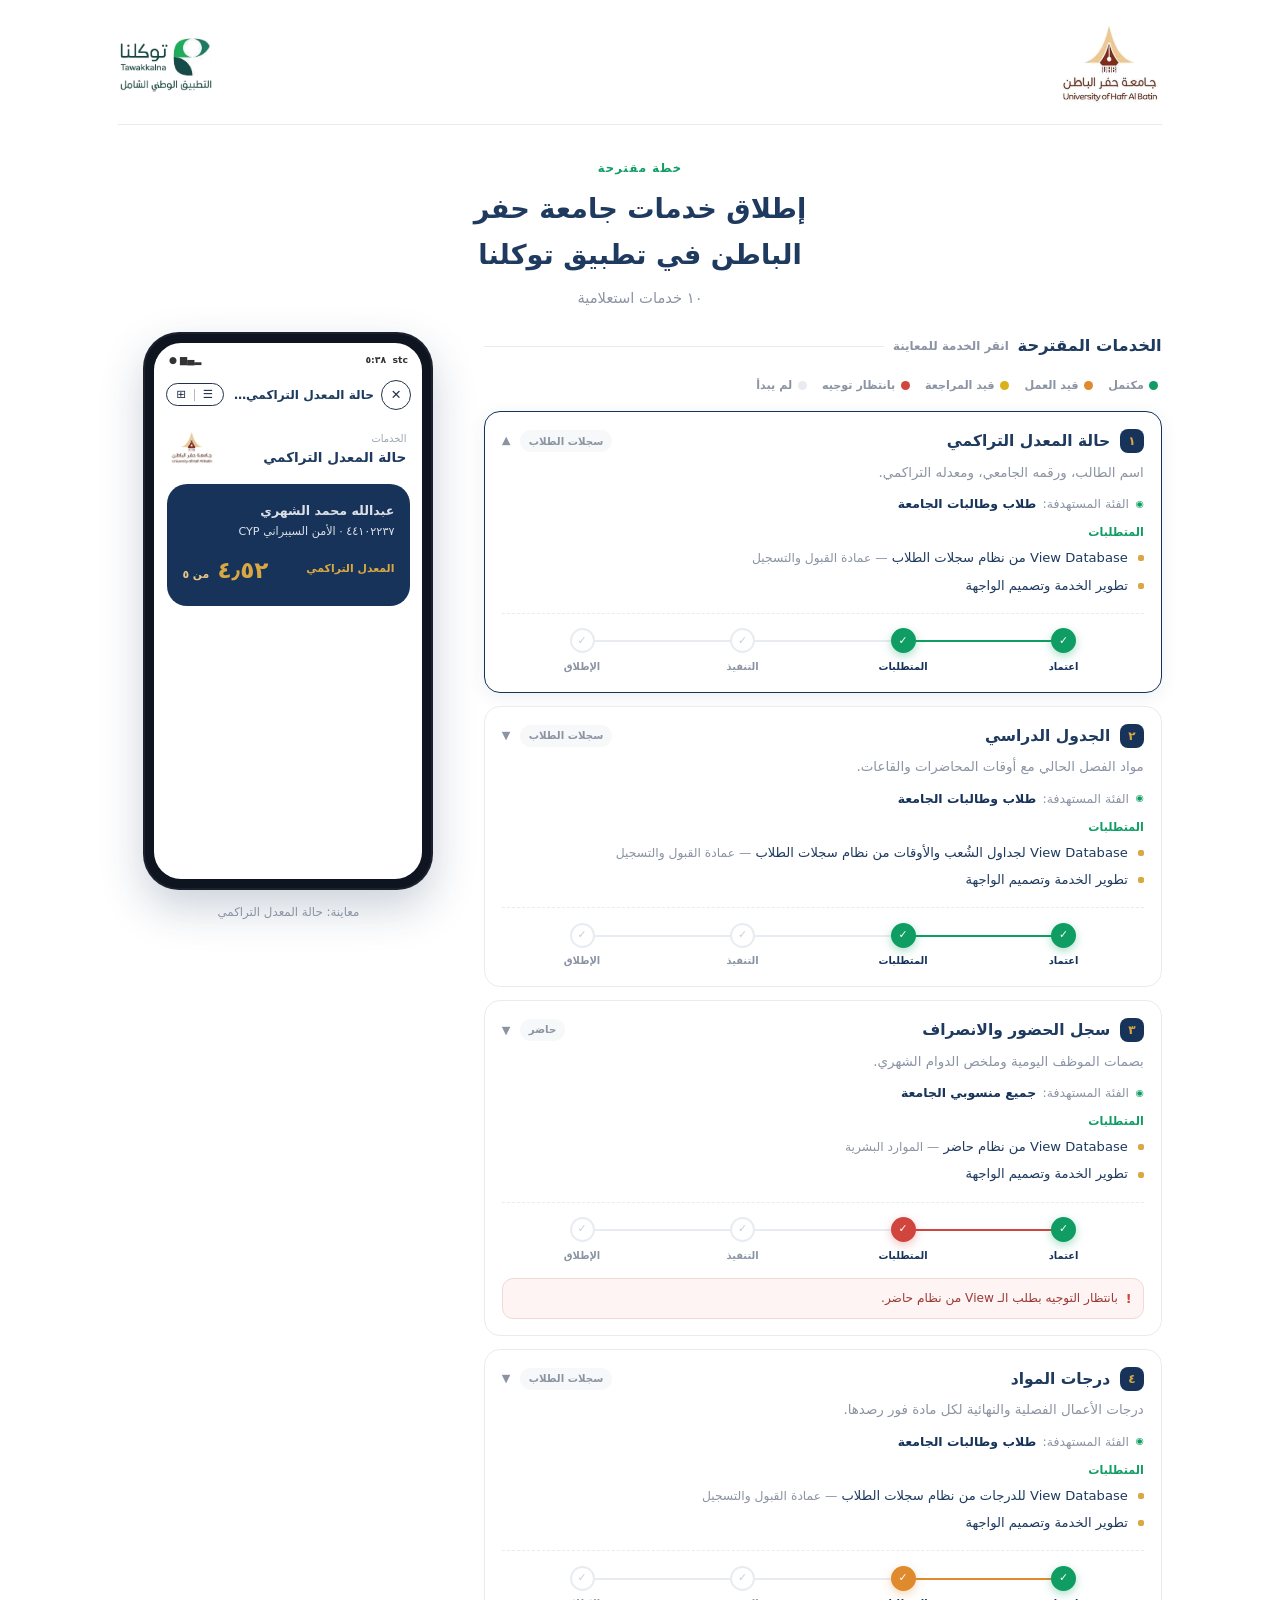
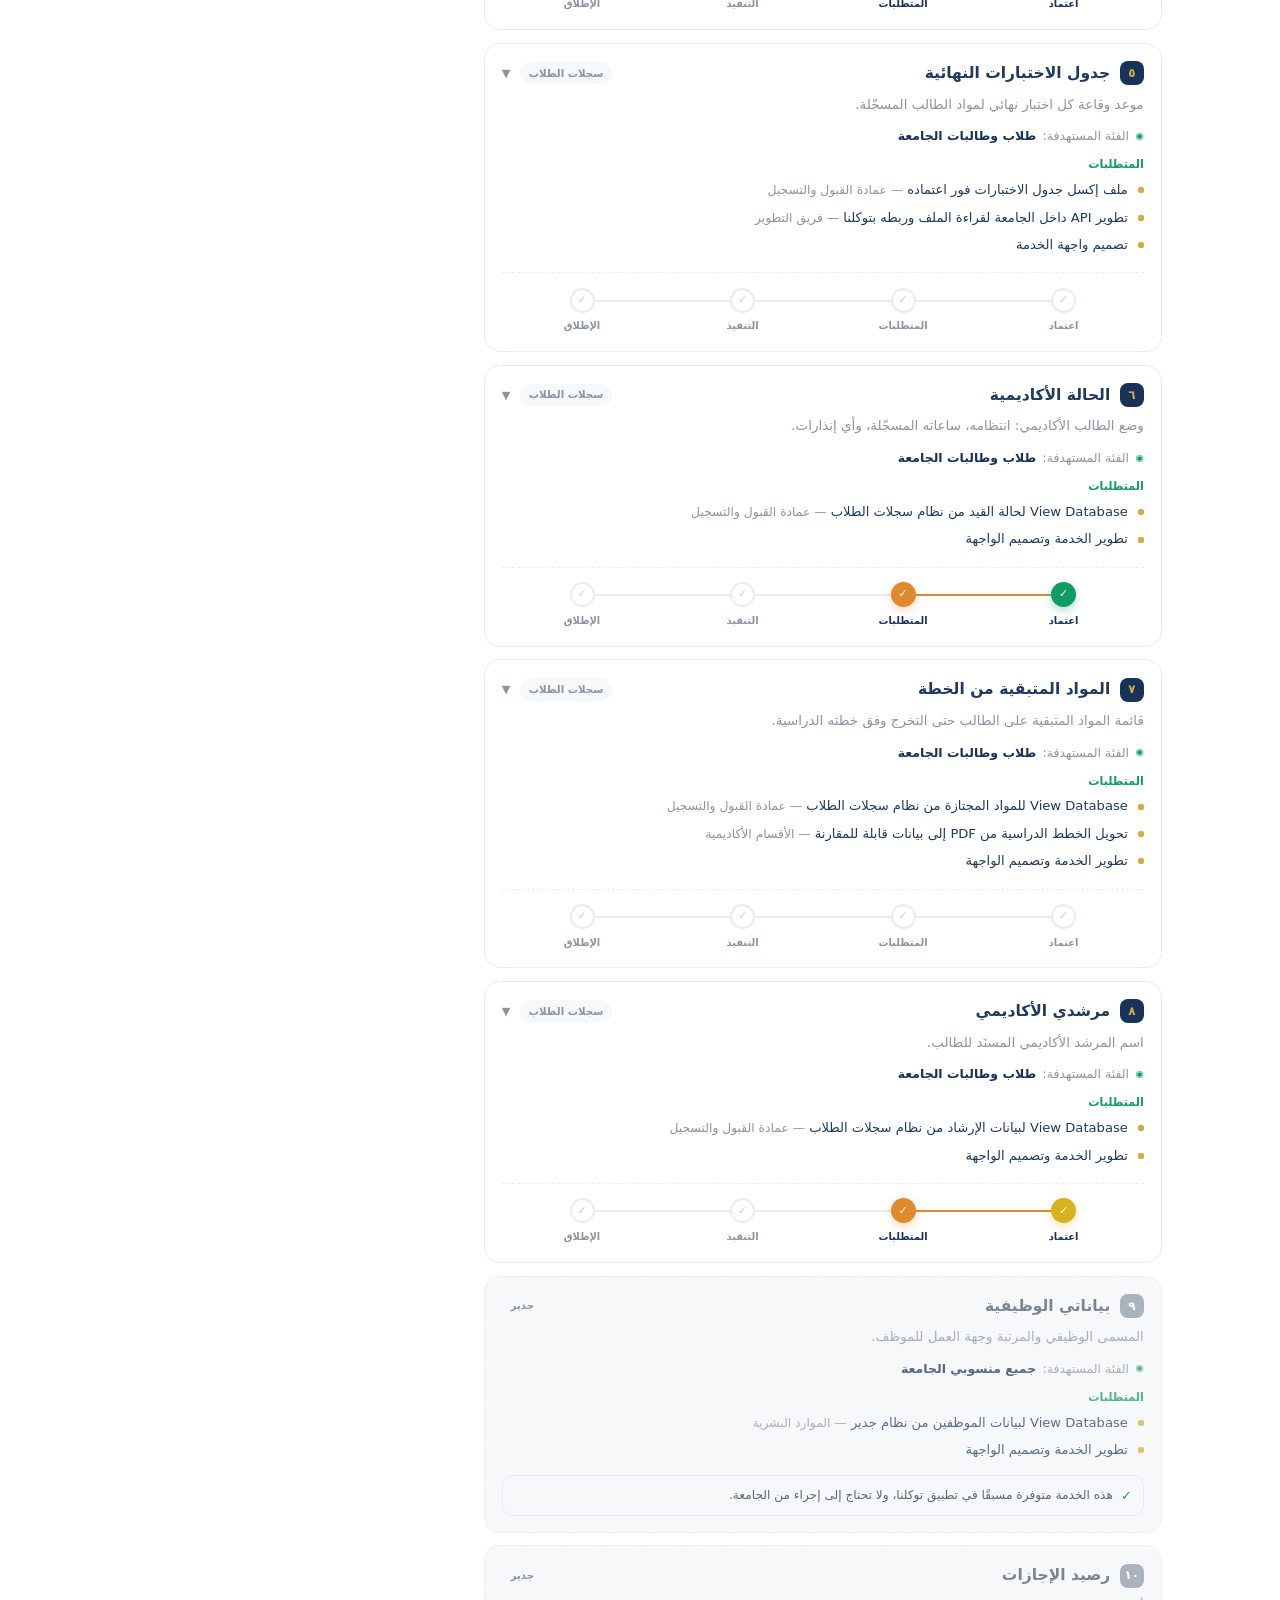
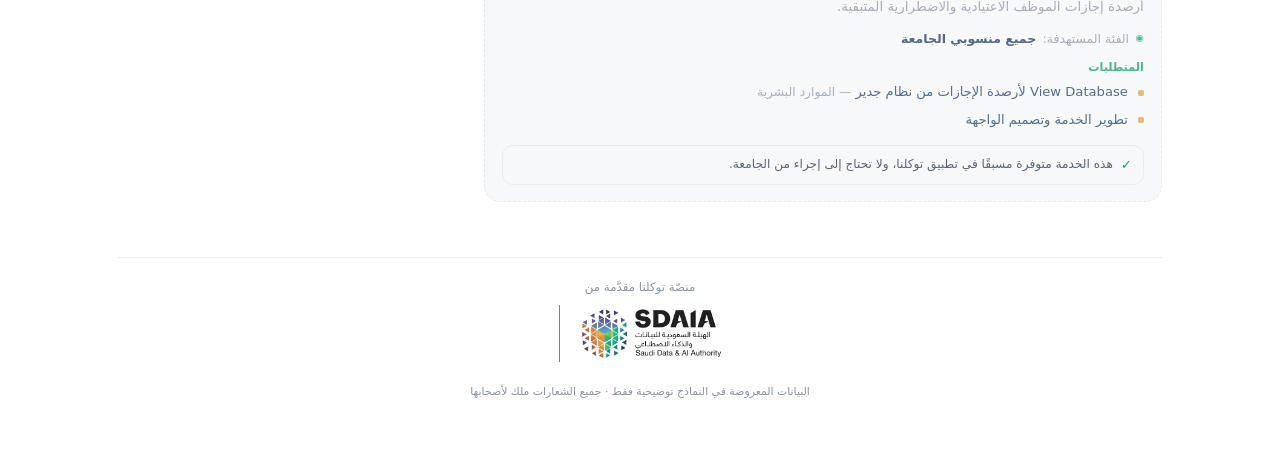
==== commit 09da2720: "Add blocked state and card notices; disable services already live in Tawakkalna Co-Authored-By: Clau" ====
--- a/docs/index.html
+++ b/docs/index.html
@@ -8,7 +8,7 @@
   :root{
     --bg:#ffffff; --ink:#1e3a5f; --navy:#17335a; --gold:#d9a842;
     --muted:#8b94a3; --soft:#f6f8fa; --line:#e8ecf1; --tw:#0f9d63;
-    --orange:#e08a2e; --yellow:#d9b11a;
+    --orange:#e08a2e; --yellow:#d9b11a; --red:#d1453f;
   }
   *{ box-sizing:border-box; }
   html,body{ margin:0; }
@@ -103,10 +103,33 @@
   .stg.wait .dot{ background:var(--yellow); border-color:var(--yellow); color:#fff; box-shadow:0 3px 10px rgba(217,177,26,.35); }
   .stg.wait .lbl{ color:var(--navy); }
 
+  .stg.blocked::before{ background:var(--red); }
+  .stg.blocked .dot{ background:var(--red); border-color:var(--red); color:#fff; box-shadow:0 3px 10px rgba(209,69,63,.32); }
+  .stg.blocked .lbl{ color:var(--navy); }
+
   /* مفتاح الألوان */
   .legend{ display:flex; flex-wrap:wrap; gap:.35rem .95rem; margin:0 .2rem 1rem; }
   .legend span{ display:flex; align-items:center; gap:.35rem; font-size:.7rem; color:var(--muted); font-weight:600; }
   .legend i{ width:9px; height:9px; border-radius:50%; display:block; }
+
+  /* تنويه داخل البطاقة */
+  .note{
+    display:flex; gap:.5rem; align-items:flex-start; margin-top:.85rem;
+    padding:.6rem .7rem; border-radius:11px; font-size:.76rem; line-height:1.6;
+  }
+  .note .ni{ flex:0 0 auto; font-weight:800; font-size:.8rem; line-height:1.5; }
+  .note.warn{ background:#fdf4f3; border:1px solid #f2d8d6; color:#9b3a35; }
+  .note.warn .ni{ color:var(--red); }
+  .note.info{ background:var(--soft); border:1px solid var(--line); color:#5c6774; }
+  .note.info .ni{ color:var(--tw); }
+
+  /* بطاقة معطّلة (خدمة متوفرة مسبقًا) */
+  .svc.off{ background:var(--soft); border-style:dashed; }
+  .svc.off .card-btn{ cursor:default; }
+  .svc.off .num{ background:#aab2bd; color:#fff; }
+  .svc.off h3{ color:#7b8593; }
+  .svc.off .chev{ display:none; }
+  .svc.off .desc, .svc.off .aud-line, .svc.off ul, .svc.off .req-ttl{ opacity:.72; }
 
   /* الانسدال (جوال فقط) */
   .drop{ display:grid; grid-template-rows:0fr; transition:grid-template-rows .35s ease; }
@@ -188,6 +211,7 @@
         <span><i style="background:var(--tw)"></i> مكتمل</span>
         <span><i style="background:var(--orange)"></i> قيد العمل</span>
         <span><i style="background:var(--yellow)"></i> قيد المراجعة</span>
+        <span><i style="background:var(--red)"></i> بانتظار توجيه</span>
         <span><i style="background:var(--line)"></i> لم يبدأ</span>
       </div>
       <div id="list"></div>
@@ -239,6 +263,7 @@
   },
   {
     num:"٣", name:"سجل الحضور والانصراف", sys:"حاضر", aud:"جميع منسوبي الجامعة",
+    note:{ type:"warn", text:"بانتظار التوجيه بطلب الـ View من نظام حاضر." },
     desc:"بصمات الموظف اليومية وملخص الدوام الشهري.",
     reqs:[
       ["View Database من نظام حاضر","الموارد البشرية"],
@@ -327,6 +352,7 @@
   },
   {
     num:"٩", name:"بياناتي الوظيفية", sys:"جدير", aud:"جميع منسوبي الجامعة",
+    off:true, note:{ type:"info", text:"هذه الخدمة متوفرة مسبقًا في تطبيق توكلنا، ولا تحتاج إلى إجراء من الجامعة." },
     desc:"المسمى الوظيفي والمرتبة وجهة العمل للموظف.",
     reqs:[
       ["View Database لبيانات الموظفين من نظام جدير","الموارد البشرية"],
@@ -342,6 +368,7 @@
   },
   {
     num:"١٠", name:"رصيد الإجازات", sys:"جدير", aud:"جميع منسوبي الجامعة",
+    off:true, note:{ type:"info", text:"هذه الخدمة متوفرة مسبقًا في تطبيق توكلنا، ولا تحتاج إلى إجراء من الجامعة." },
     desc:"أرصدة إجازات الموظف الاعتيادية والاضطرارية المتبقية.",
     reqs:[
       ["View Database لأرصدة الإجازات من نظام جدير","الموارد البشرية"],
@@ -383,10 +410,11 @@
 /* مراحل كل خدمة — prog: عدد المراحل المكتملة (0 = كلها معلّقة) */
 const STAGES = ["اعتماد", "المتطلبات", "التنفيذ", "الإطلاق"];
 /* حالة كل مرحلة لكل خدمة — بالترتيب: اعتماد، المتطلبات، التنفيذ، الإطلاق
-   "done" أخضر (مكتمل) · "partial" برتقالي (قيد العمل) · "wait" أصفر (قيد المراجعة) · "" رمادي */
+   "done" أخضر · "partial" برتقالي · "wait" أصفر · "blocked" أحمر · "" رمادي */
 const PROGRESS = {
   0: ["done", "done"],          /* حالة المعدل التراكمي */
   1: ["done", "done"],          /* الجدول الدراسي */
+  2: ["done", "blocked"],       /* سجل الحضور والانصراف */
   3: ["done", "partial"],       /* درجات المواد */
   5: ["done", "partial"],       /* الحالة الأكاديمية */
   7: ["wait", "partial"]        /* مرشدي الأكاديمي */
@@ -400,10 +428,13 @@
   const prog = PROGRESS[i] || [];
   const stages = STAGES.map((t, k) =>
     `<div class="stg ${prog[k] || ""}"><span class="dot">✓</span><span class="lbl">${t}</span></div>`).join("");
+  const note = s.note
+    ? `<div class="note ${s.note.type}"><span class="ni">${s.note.type === "warn" ? "!" : "✓"}</span><div>${s.note.text}</div></div>`
+    : "";
   const el = document.createElement("div");
-  el.className = "svc"; el.id = "svc-" + i;
+  el.className = "svc" + (s.off ? " off" : ""); el.id = "svc-" + i;
   el.innerHTML = `
-    <button class="card-btn" aria-expanded="false" aria-controls="drop-${i}">
+    <button class="card-btn" aria-expanded="false" aria-controls="drop-${i}" ${s.off ? "disabled" : ""}>
       <div class="head">
         <span class="num">${s.num}</span><h3>${s.name}</h3>
         <span class="sys">${s.sys}</span><span class="chev">▼</span>
@@ -412,10 +443,11 @@
       <div class="aud-line">الفئة المستهدفة: <b>${s.aud}</b></div>
       <div class="req-ttl">المتطلبات</div>
       <ul>${reqs}</ul>
-      <div class="stages" aria-label="مراحل الخدمة">${stages}</div>
+      ${s.off ? "" : `<div class="stages" aria-label="مراحل الخدمة">${stages}</div>`}
+      ${note}
     </button>
     <div class="drop" id="drop-${i}"><div><div class="phone-slot"></div></div></div>`;
-  el.querySelector(".card-btn").addEventListener("click", () => select(i));
+  if (!s.off) el.querySelector(".card-btn").addEventListener("click", () => select(i));
   list.appendChild(el);
 });
 
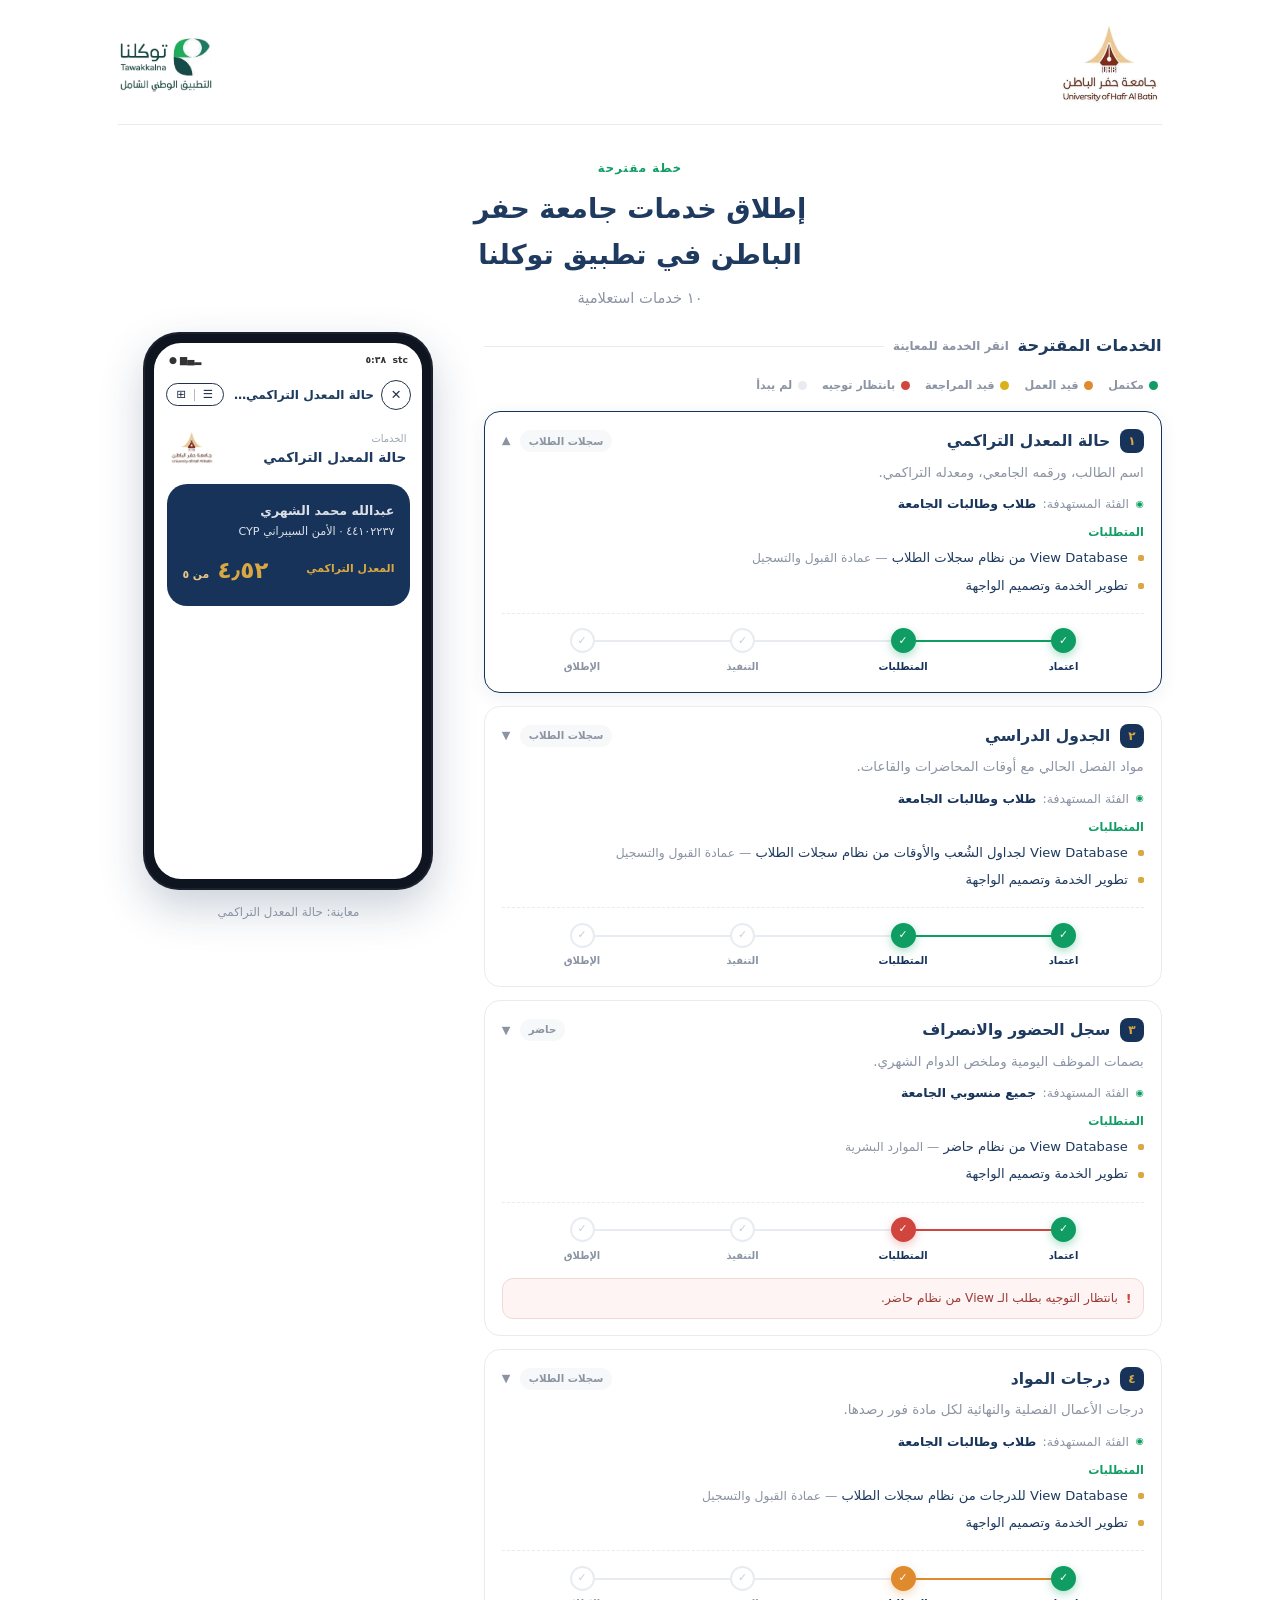
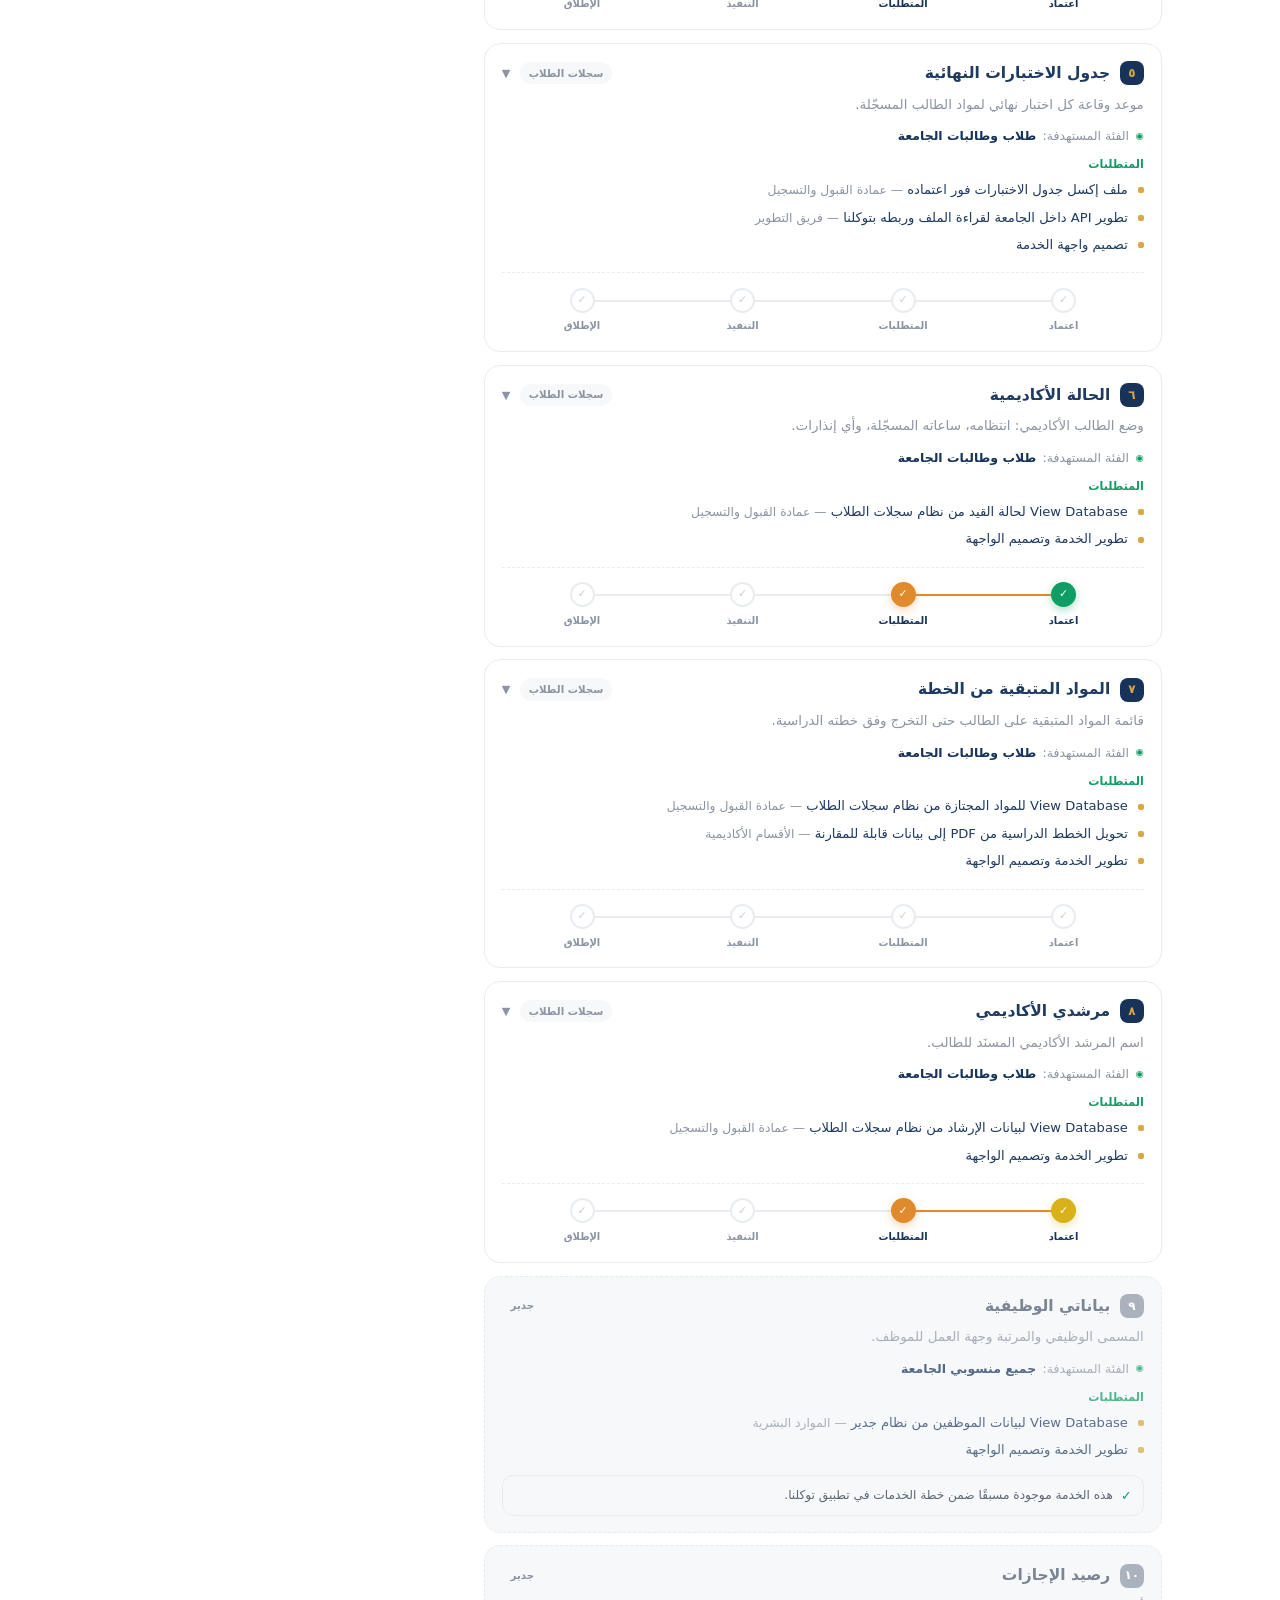
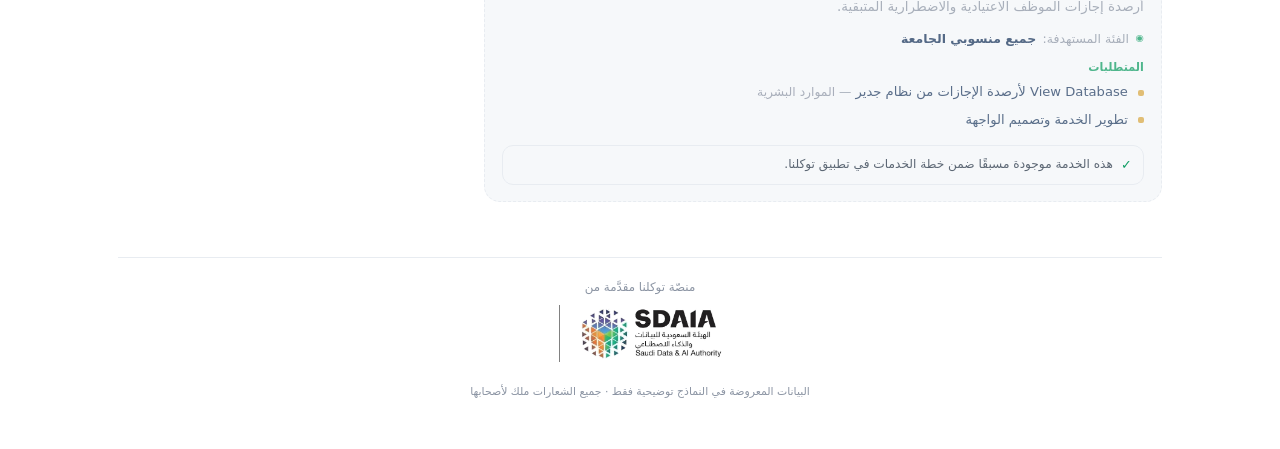
==== commit 187b3997: "Reword notice to reference existing Tawakkalna services plan Co-Authored-By: Claude Opus 4.8 <norepl" ====
--- a/docs/index.html
+++ b/docs/index.html
@@ -352,7 +352,7 @@
   },
   {
     num:"٩", name:"بياناتي الوظيفية", sys:"جدير", aud:"جميع منسوبي الجامعة",
-    off:true, note:{ type:"info", text:"هذه الخدمة متوفرة مسبقًا في تطبيق توكلنا، ولا تحتاج إلى إجراء من الجامعة." },
+    off:true, note:{ type:"info", text:"هذه الخدمة موجودة مسبقًا ضمن خطة الخدمات في تطبيق توكلنا." },
     desc:"المسمى الوظيفي والمرتبة وجهة العمل للموظف.",
     reqs:[
       ["View Database لبيانات الموظفين من نظام جدير","الموارد البشرية"],
@@ -368,7 +368,7 @@
   },
   {
     num:"١٠", name:"رصيد الإجازات", sys:"جدير", aud:"جميع منسوبي الجامعة",
-    off:true, note:{ type:"info", text:"هذه الخدمة متوفرة مسبقًا في تطبيق توكلنا، ولا تحتاج إلى إجراء من الجامعة." },
+    off:true, note:{ type:"info", text:"هذه الخدمة موجودة مسبقًا ضمن خطة الخدمات في تطبيق توكلنا." },
     desc:"أرصدة إجازات الموظف الاعتيادية والاضطرارية المتبقية.",
     reqs:[
       ["View Database لأرصدة الإجازات من نظام جدير","الموارد البشرية"],
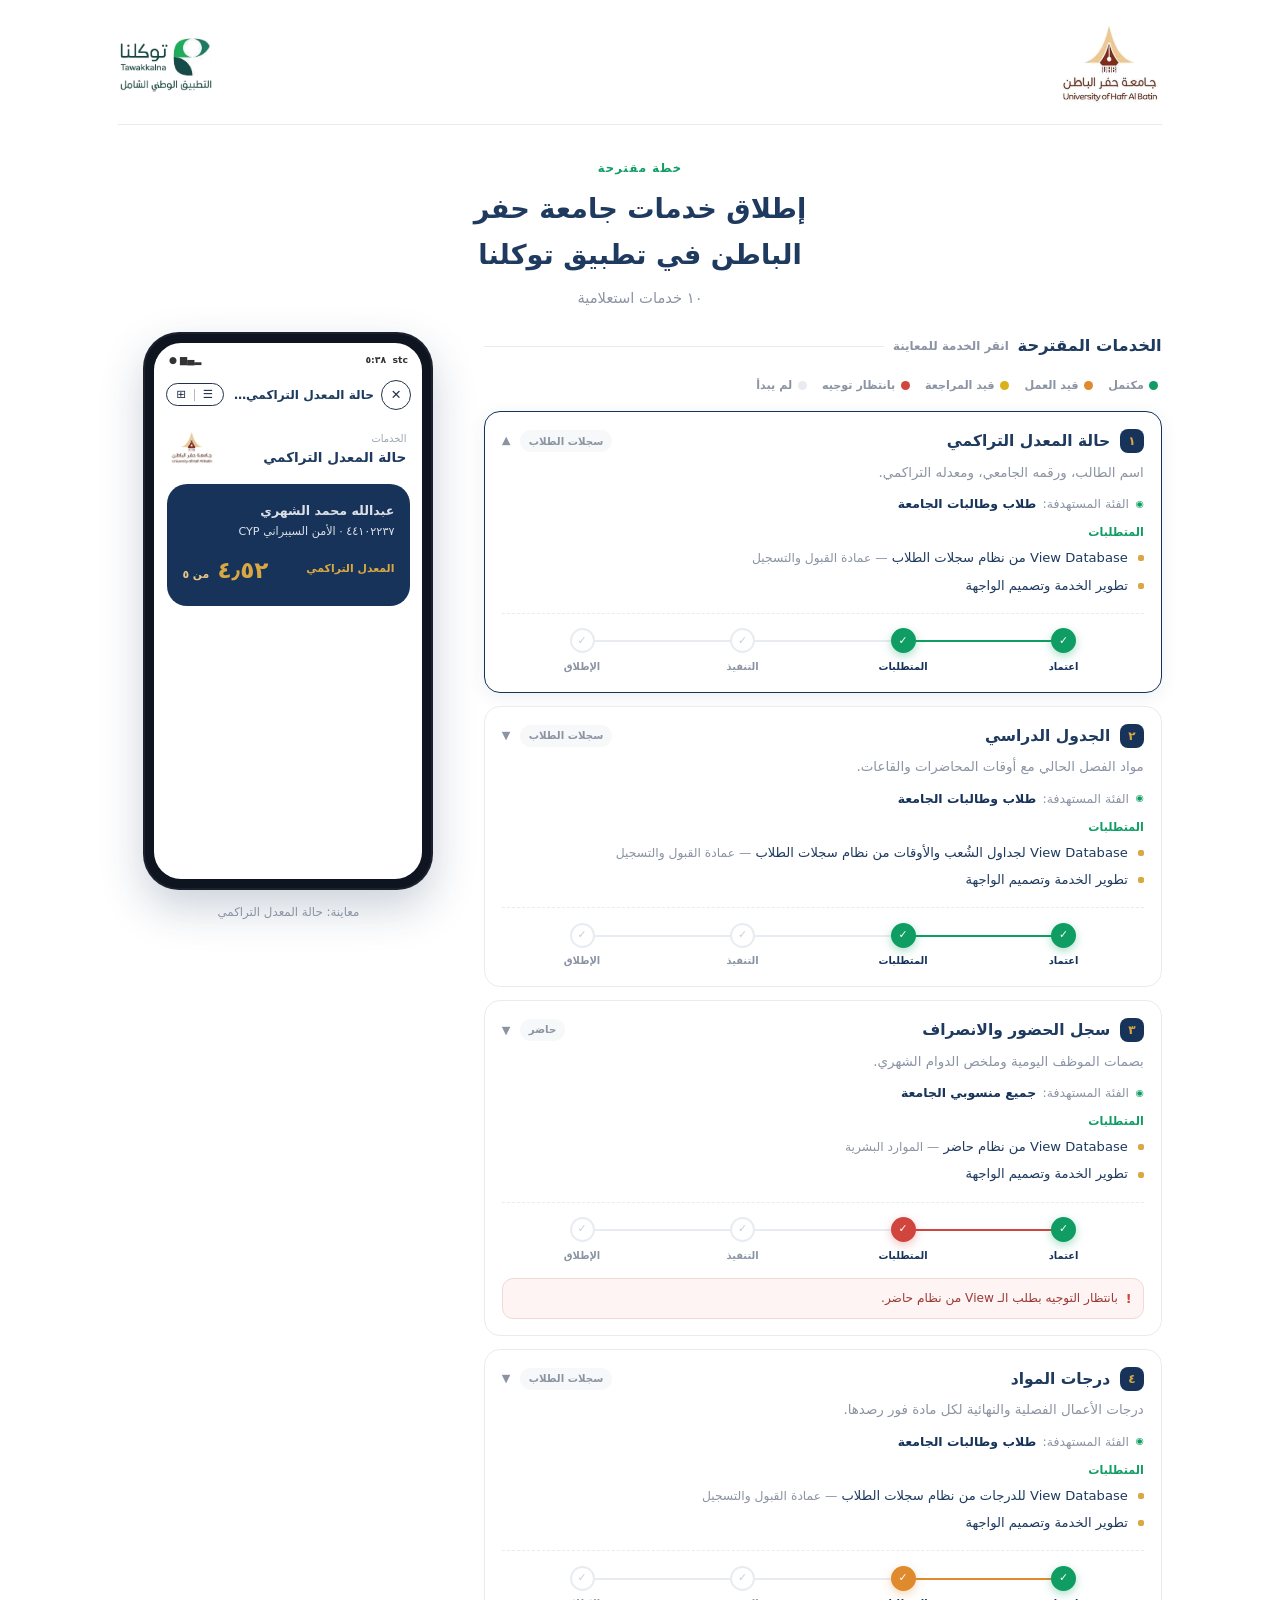
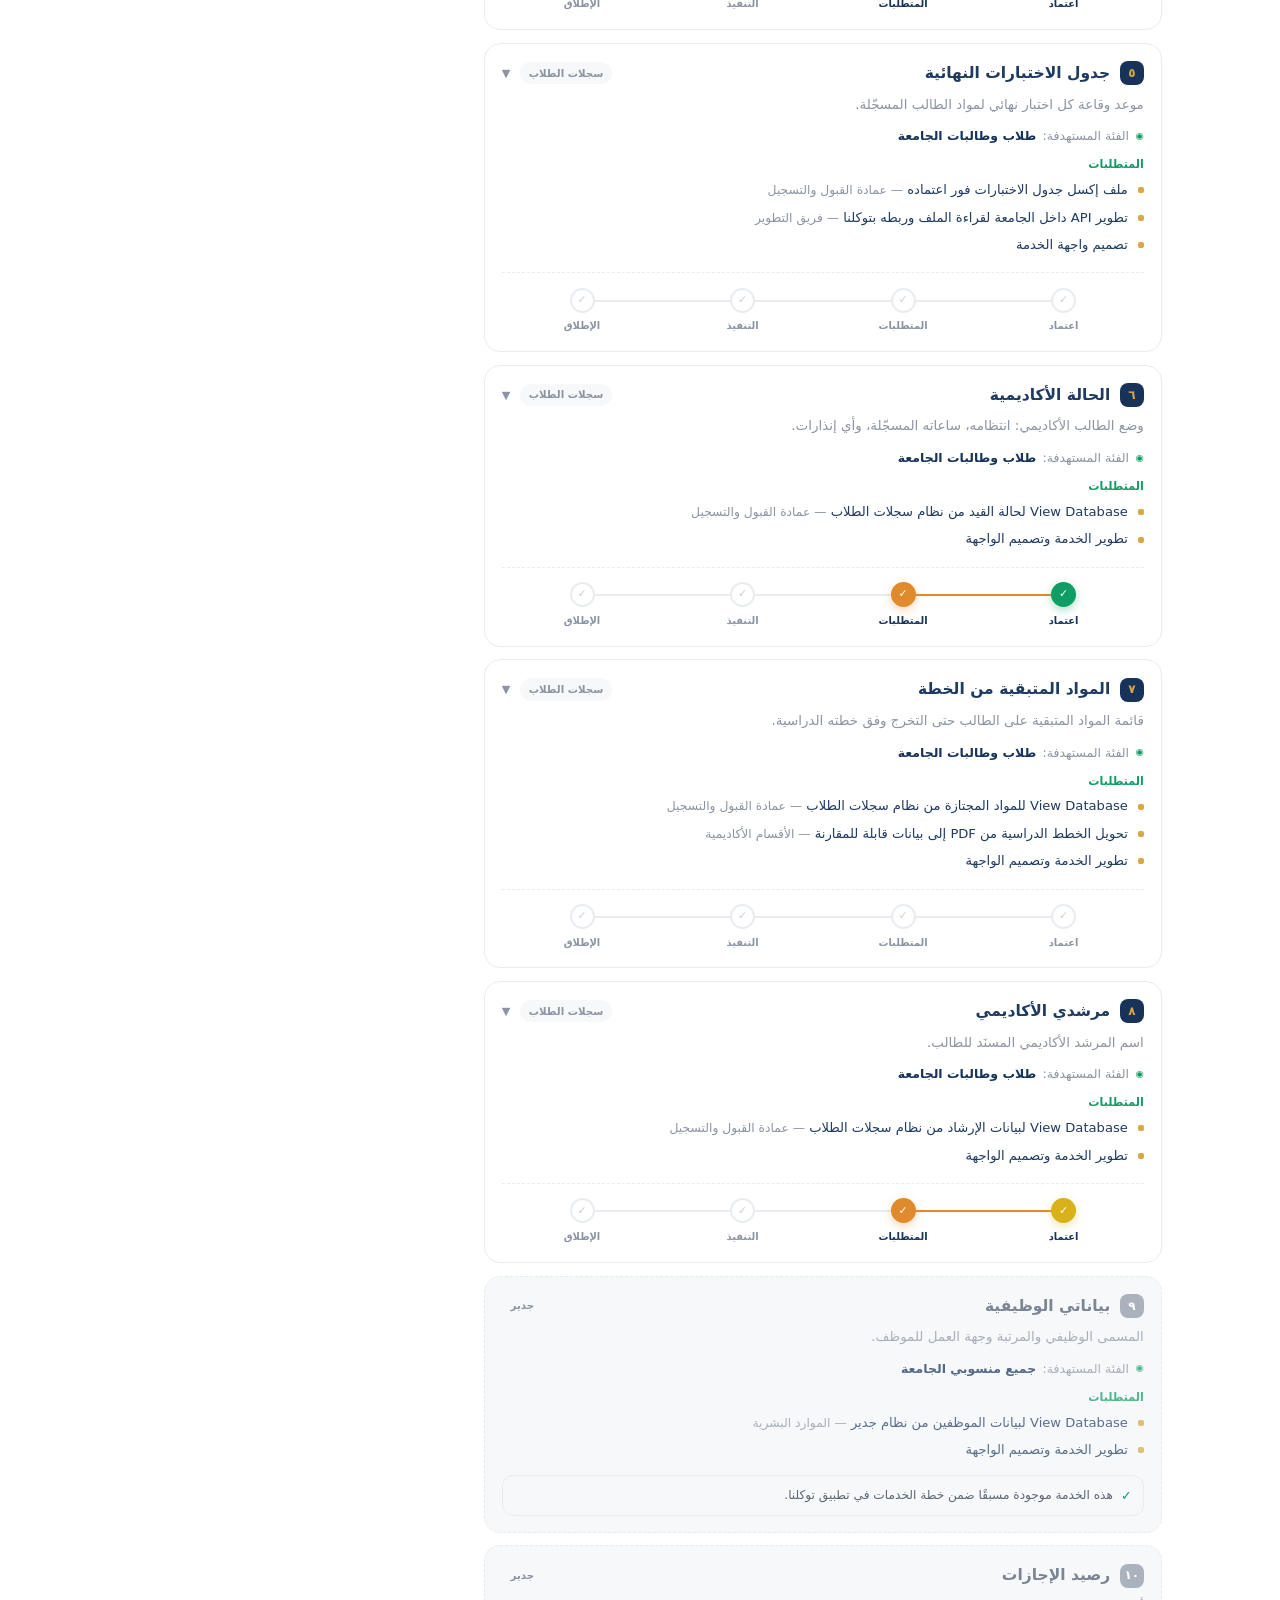
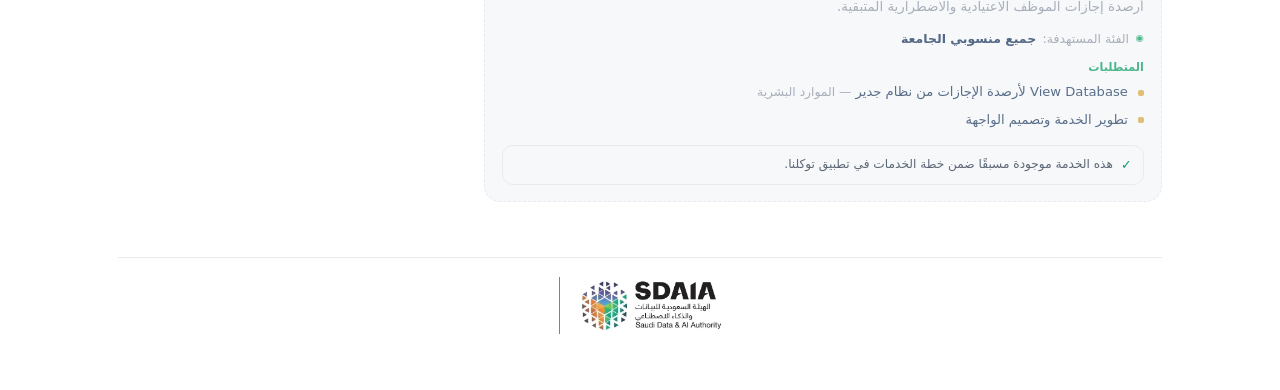
==== commit 7d02e789: "Keep only SDAIA logo in footer Co-Authored-By: Claude Opus 4.8 <noreply@anthropic.com> Claude-Sessio" ====
--- a/docs/index.html
+++ b/docs/index.html
@@ -224,9 +224,7 @@
   </div>
 
   <div class="foot">
-    <div class="lbl">منصّة توكلنا مقدَّمة من</div>
     <img src="[data-uri]" alt="سدايا — الهيئة السعودية للبيانات والذكاء الاصطناعي" />
-    <div class="fine">البيانات المعروضة في النماذج توضيحية فقط · جميع الشعارات ملك لأصحابها</div>
   </div>
 
 </div>
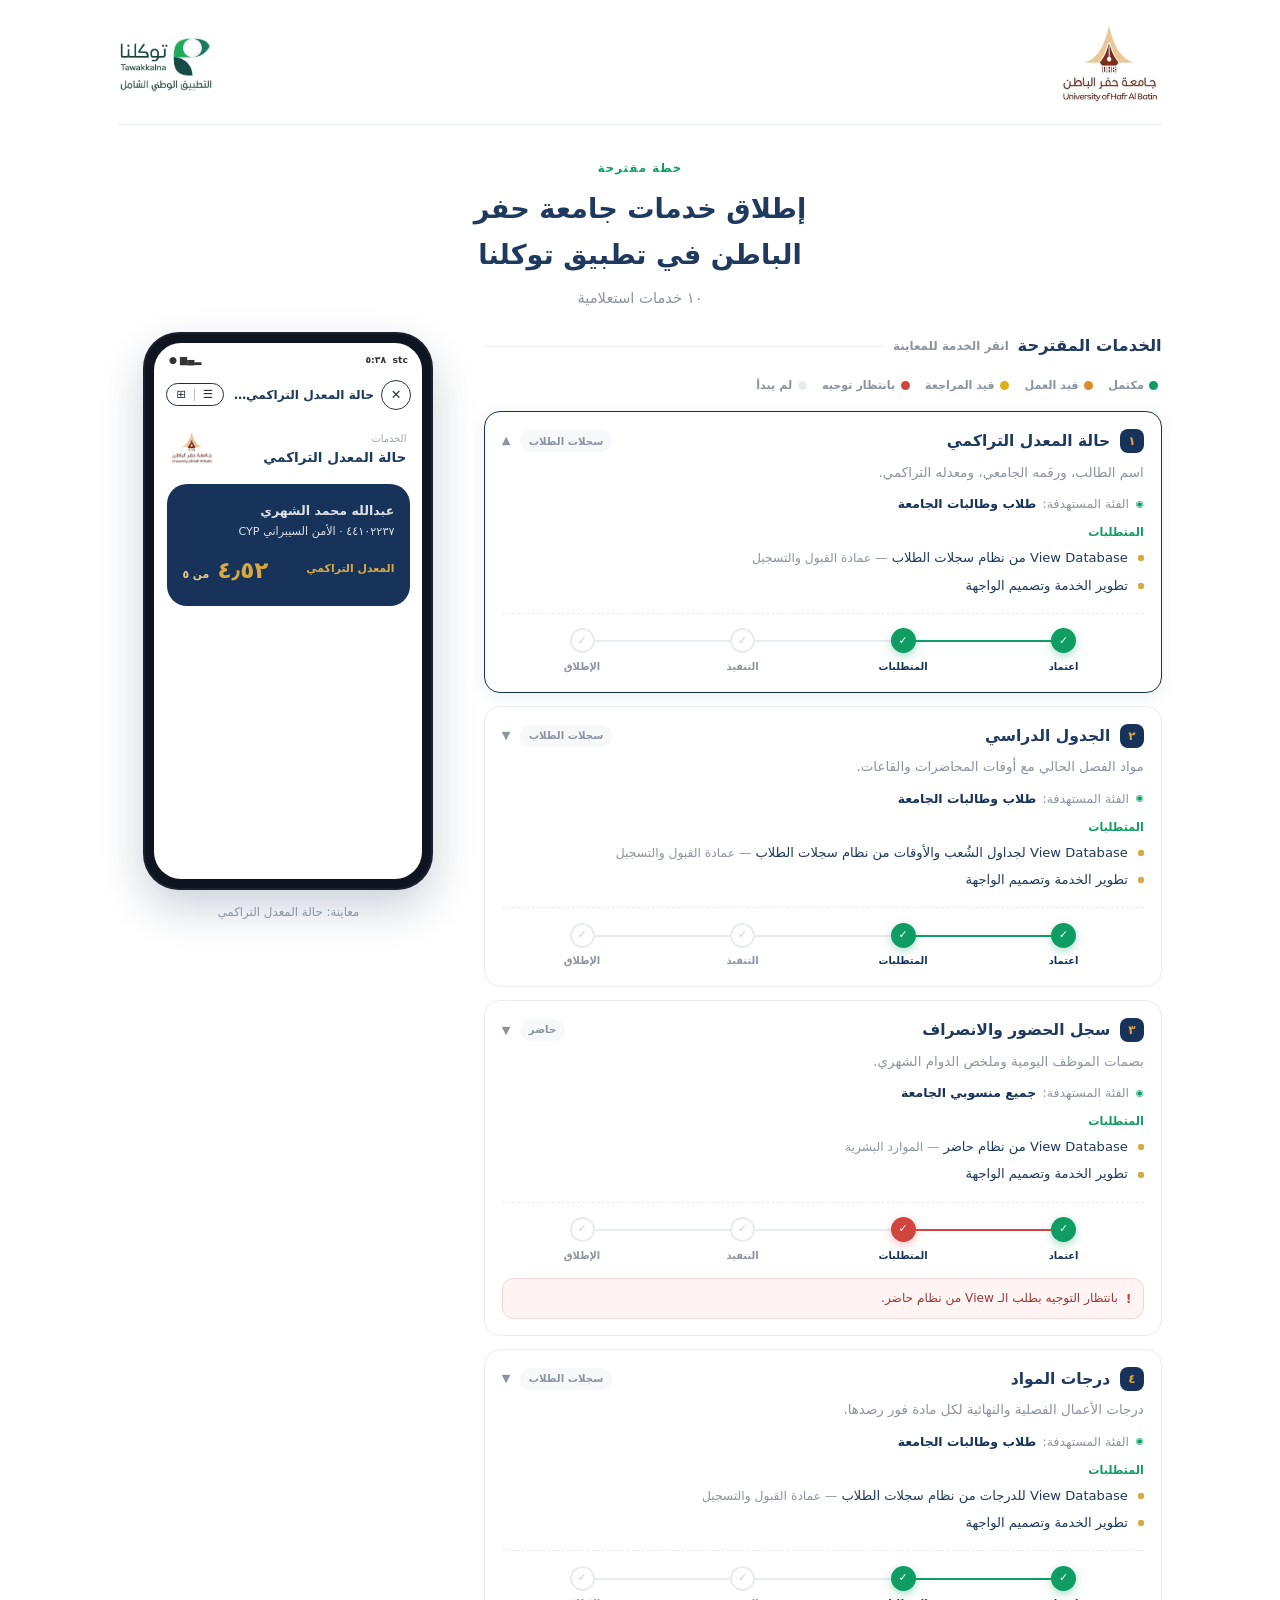
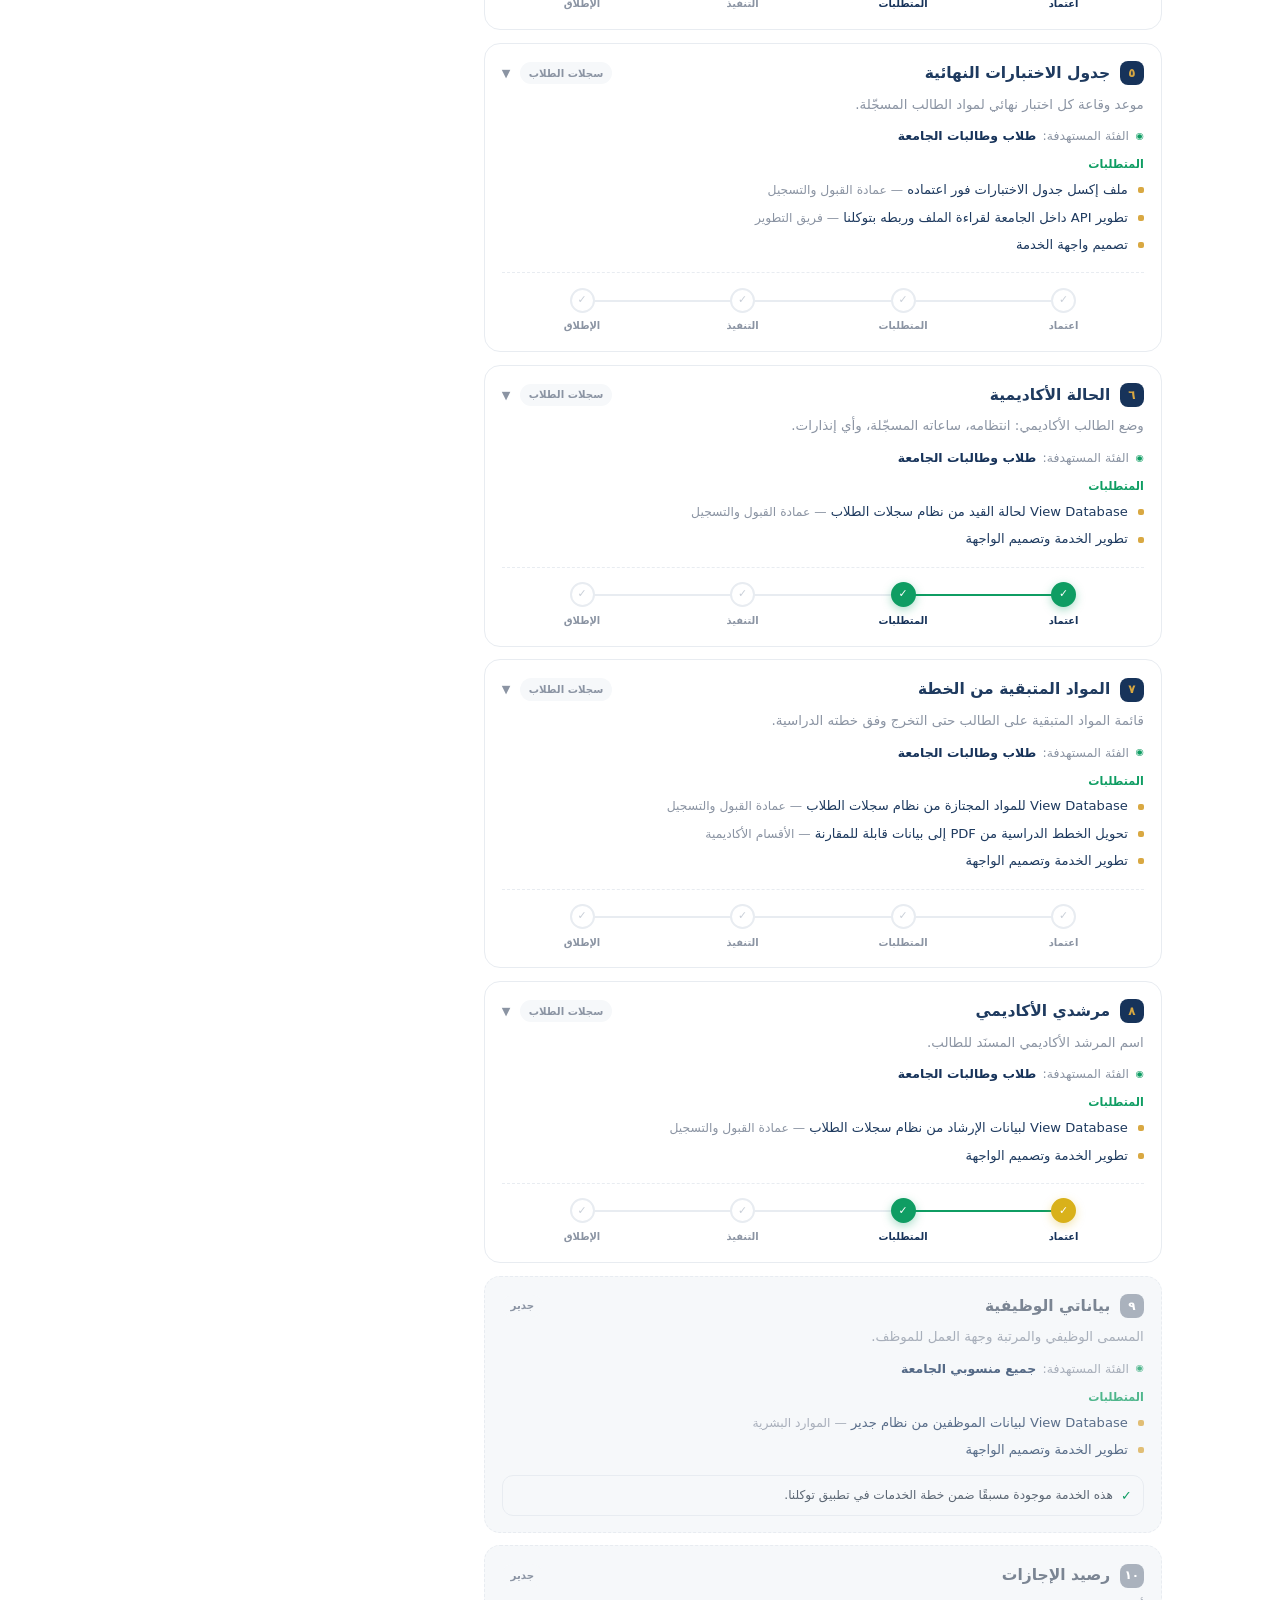
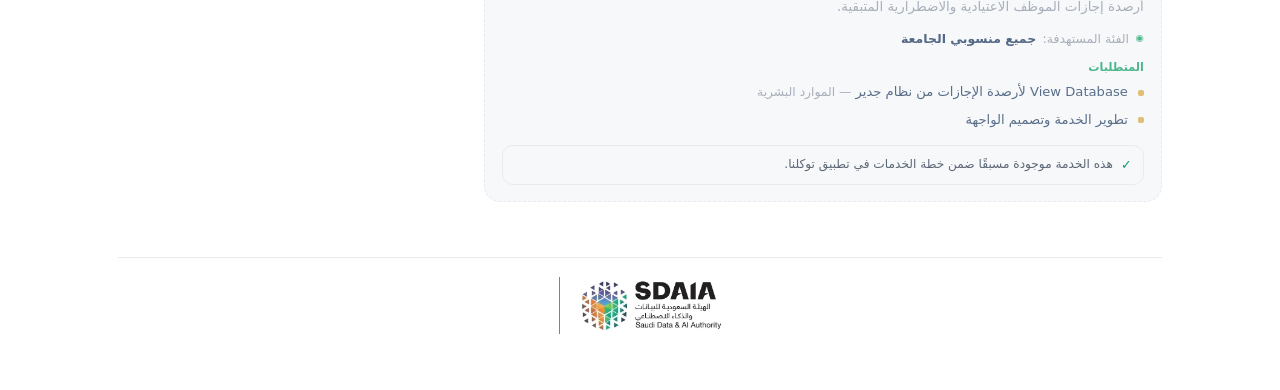
==== commit 49dee3be: "Mark requirements secured for grades, academic status, and advisor services Co-Authored-By: Claude O" ====
--- a/docs/index.html
+++ b/docs/index.html
@@ -413,9 +413,9 @@
   0: ["done", "done"],          /* حالة المعدل التراكمي */
   1: ["done", "done"],          /* الجدول الدراسي */
   2: ["done", "blocked"],       /* سجل الحضور والانصراف */
-  3: ["done", "partial"],       /* درجات المواد */
-  5: ["done", "partial"],       /* الحالة الأكاديمية */
-  7: ["wait", "partial"]        /* مرشدي الأكاديمي */
+  3: ["done", "done"],          /* درجات المواد */
+  5: ["done", "done"],          /* الحالة الأكاديمية */
+  7: ["wait", "done"]           /* مرشدي الأكاديمي */
 };
 
 /* بناء القائمة */
